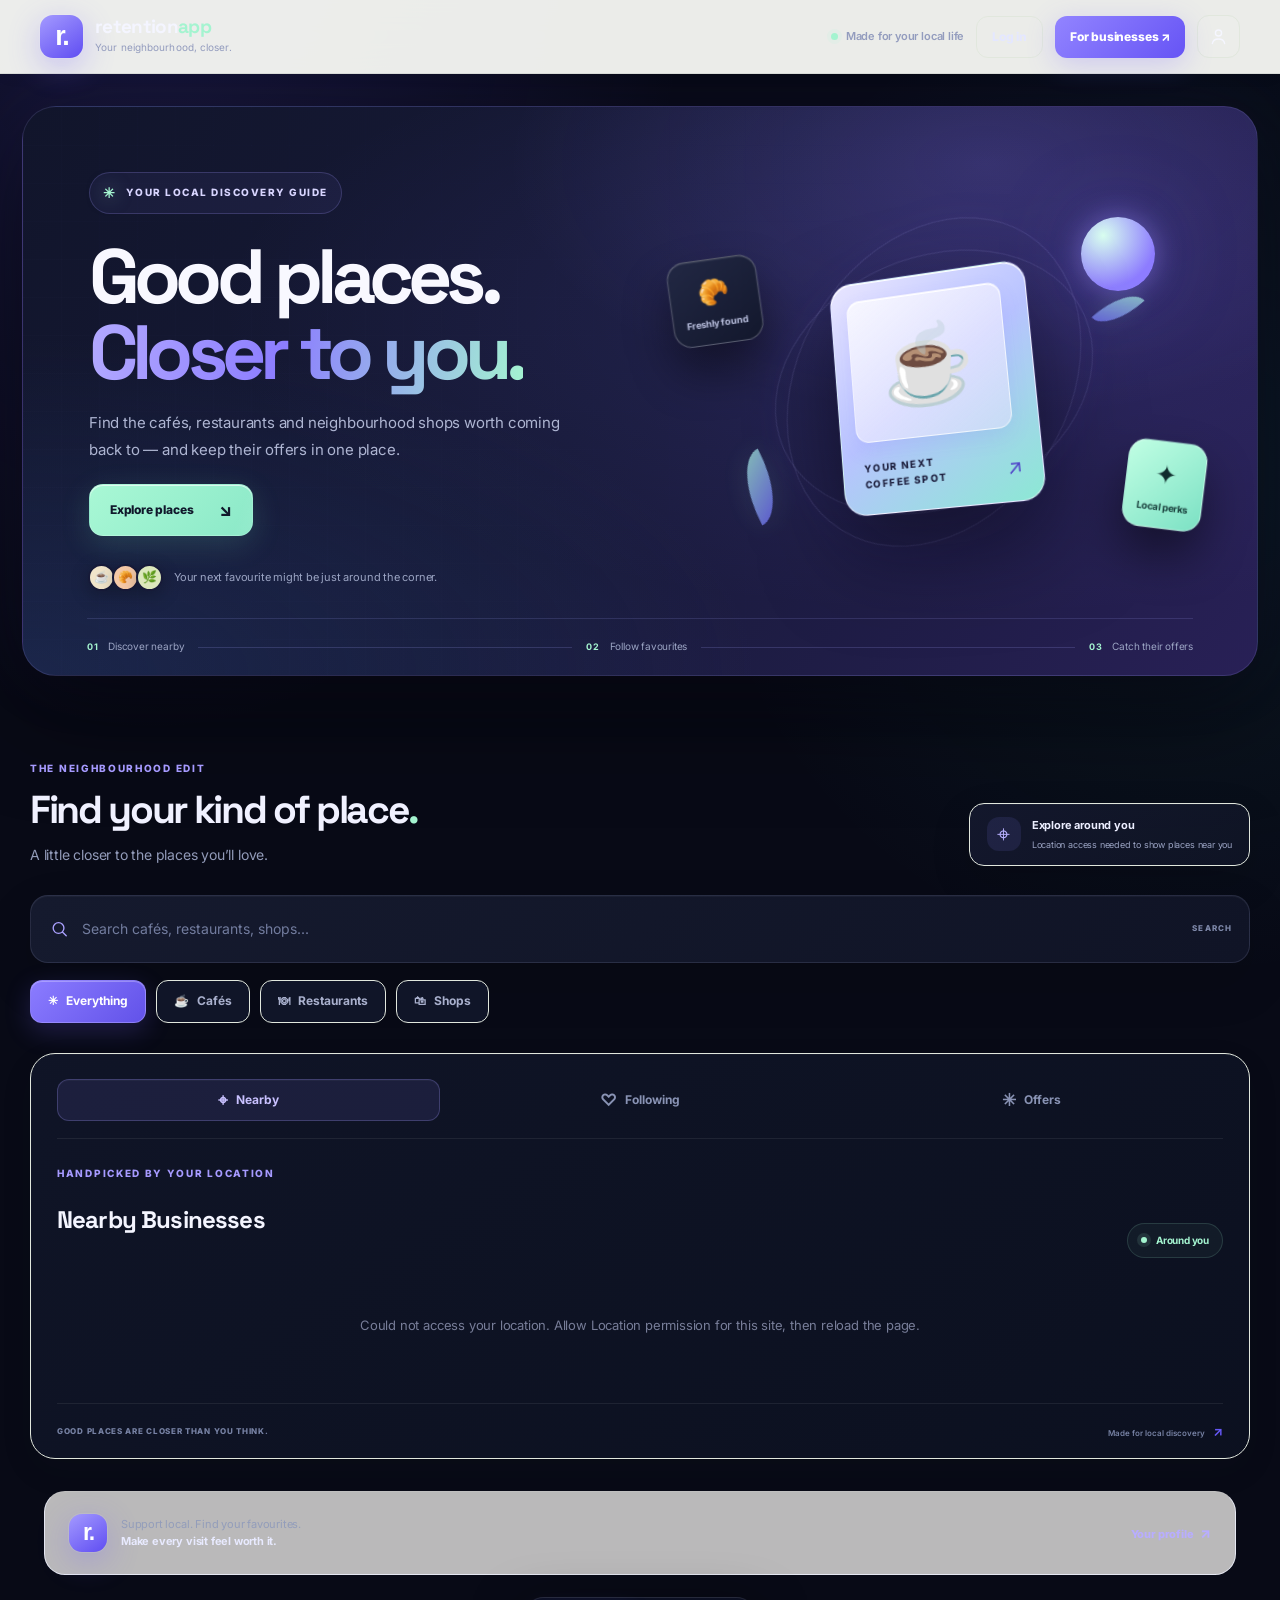
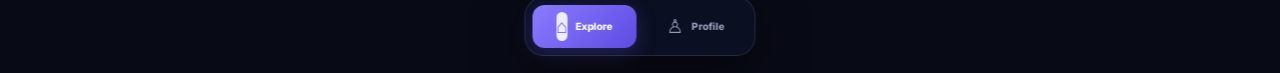
==== static/index.html @ 339be858 "Remove stale manual-location fallback messaging" ====
<!DOCTYPE html>
<html lang="en">
<head>
    <meta charset="UTF-8">
    <meta name="viewport" content="width=device-width, initial-scale=1.0">
    <meta name="theme-color" content="#f7f7f2">
    <meta name="description" content="Discover local favourites, follow nearby businesses and keep their latest offers close.">
    <title>RetentionApp — Local finds, better perks</title>
    <link rel="stylesheet" href="/static/style.css?v=mobile-fit-20261015">
    <link rel="stylesheet" href="/static/responsive.css?v=ui-polish-20261016">
</head>
<body class="home-page">
<header class="top-bar">
    <a class="brand" href="/" aria-label="RetentionApp home">
        <span class="brand-mark" aria-hidden="true">r.</span>
        <span class="brand-text">
            <strong>retention<span>app</span></strong>
            <small>Your neighbourhood, closer.</small>
        </span>
    </a>
    <div class="header-actions">
        <span class="header-note"><span class="status-dot"></span> Made for your local life</span>
        <a href="/static/login.html" class="header-auth-link">Log in</a>
        <a href="/static/owner-login.html" class="header-owner-link">For businesses ↗</a>
        <a href="/static/profile.html" class="profile" aria-label="Open profile" title="Your profile">
            <svg viewBox="0 0 24 24" aria-hidden="true"><circle cx="12" cy="8" r="3.5"></circle><path d="M5 20c.5-3.4 3.1-5.2 7-5.2s6.5 1.8 7 5.2"></path></svg>
        </a>
    </div>
</header>

<main>
    <section class="hero">
        <div class="hero-copy">
            <div class="hero-badge"><span class="sparkle">✳</span> YOUR LOCAL DISCOVERY GUIDE</div>
            <h1>Good places.<br><span>Closer to you.</span></h1>
            <p>Find the cafés, restaurants and neighbourhood shops worth coming back to — and keep their offers in one place.</p>
            <a class="hero-cta" href="#discover">Explore places <span aria-hidden="true">↘</span></a>
            <div class="hero-trust"><span class="trust-avatars" aria-hidden="true"><i>☕</i><i>🥐</i><i>🌿</i></span><span>Your next favourite might be just around the corner.</span></div>
        </div>
        <div class="hero-art" aria-hidden="true">
            <div class="art-orbit orbit-one"></div><div class="art-orbit orbit-two"></div>
            <div class="art-sun"></div>
            <div class="art-tile tile-main"><span class="tile-emoji">☕</span><span class="tile-label">YOUR NEXT<br>COFFEE SPOT</span><span class="tile-arrow">↗</span></div>
            <div class="art-tile tile-small tile-top"><span>🥐</span><small>Freshly found</small></div>
            <div class="art-tile tile-small tile-bottom"><span>✦</span><small>Local perks</small></div>
            <div class="art-leaf leaf-one"></div><div class="art-leaf leaf-two"></div>
        </div>
        <div class="hero-bottom">
            <span><b>01</b> Discover nearby</span><span class="hero-bottom-line"></span><span><b>02</b> Follow favourites</span><span class="hero-bottom-line"></span><span><b>03</b> Catch their offers</span>
        </div>
    </section>

    <section class="discover-section" id="discover">
        <div class="discover-intro">
            <div><p class="section-eyebrow">THE NEIGHBOURHOOD EDIT</p><h2>Find your kind of place<span>.</span></h2><p class="section-subtitle">A little closer to the places you’ll love.</p></div>
            <div class="location-note"><span class="location-icon">⌖</span><span><strong>Explore around you</strong><small id="locationStatus">Uses your device's current location</small></span></div>
        </div>

        <section class="search-box" aria-label="Search businesses">
            <span class="search-icon" aria-hidden="true"><svg viewBox="0 0 24 24"><circle cx="10.8" cy="10.8" r="6.8"></circle><path d="m16 16 4.5 4.5"></path></svg></span>
            <input type="search" id="searchInput" placeholder="Search cafés, restaurants, shops..." autocomplete="off" aria-label="Search businesses">
            <span class="search-hint" aria-hidden="true">SEARCH</span>
        </section>

        <section class="filters" aria-label="Filter by category">
            <button class="filter-btn active" data-category="all" type="button">✳ <span>Everything</span></button>
            <button class="filter-btn" data-category="cafe" type="button"><span aria-hidden="true">☕</span> Cafés</button>
            <button class="filter-btn" data-category="restaurant" type="button"><span aria-hidden="true">🍽</span> Restaurants</button>
            <button class="filter-btn" data-category="shop" type="button"><span aria-hidden="true">🛍</span> Shops</button>
        </section>

        <section class="results-panel">
            <div class="tabs" role="tablist" aria-label="Business lists">
                <button id="nearbyTab" class="active" type="button" role="tab"><span class="tab-icon">⌖</span> Nearby</button>
                <button id="followingTab" type="button" role="tab"><span class="tab-icon">♡</span> Following</button>
                <button id="offersTab" type="button" role="tab"><span class="tab-icon">✳</span> Offers</button>
            </div>
            <div class="section-heading">
                <div><p class="section-eyebrow">HANDPICKED BY YOUR LOCATION</p><h2 id="sectionTitle">Nearby Businesses</h2></div>
                <div class="nearby-badge"><span></span> Around you</div>
            </div>
            <div id="businessList" aria-live="polite">
                <div class="loading-state"><span class="loading-spinner"></span><p>Finding places near you...</p></div>
            </div>
            <div class="results-footer"><span>GOOD PLACES ARE CLOSER THAN YOU THINK.</span><span>Made for local discovery <b>↗</b></span></div>
        </section>
    </section>
    <section class="closing-note"><span class="closing-mark">r.</span><p>Support local. Find your favourites.<br><strong>Make every visit feel worth it.</strong></p><a href="/static/profile.html">Your profile <span>↗</span></a></section>
</main>

<nav class="bottom-nav" aria-label="Main navigation">
    <button id="homeNav" class="active" type="button" aria-label="Home"><span>⌂</span><small>Explore</small></button>
    <button id="profileNav" type="button" aria-label="Profile"><span>♙</span><small>Profile</small></button>
</nav>
<script src="/static/app.js?v=auth-navigation-20261012"></script>
<script src="/static/motion.js" defer></script>
</body>
</html>
---- static/style.css ----
@import url('https://fonts.googleapis.com/css2?family=Inter:wght@400;500;600;700;800&family=Space+Grotesk:wght@400;500;600;700&display=swap');

:root {
    --ink:#1d3027;
    --ink-soft:#405449;
    --muted:#78847a;
    --paper:#f7f7f2;
    --surface:#fffefa;
    --line:#e5e8de;
    --green:#275b43;
    --green-dark:#1d4634;
    --green-pale:#e8f0e6;
    --lime:#d9ed9c;
    --orange:#f0a16b;
    --shadow:0 14px 40px rgba(33,55,41,.07);
    --radius:22px;
}
*{box-sizing:border-box}
html{scroll-behavior:smooth;scroll-padding-top:100px}
body{margin:0;background:var(--paper);color:var(--ink);font-family:'DM Sans',-apple-system,BlinkMacSystemFont,'Segoe UI',sans-serif;min-height:100vh;-webkit-font-smoothing:antialiased}
button,input,textarea,select{font:inherit}
button,a{-webkit-tap-highlight-color:transparent}
button{cursor:pointer}
a{color:inherit}
::selection{background:var(--lime);color:var(--ink)}
:focus-visible{outline:3px solid rgba(61,121,83,.45);outline-offset:3px}

/* Header */
.top-bar{position:sticky;top:0;z-index:50;display:flex;align-items:center;justify-content:space-between;gap:18px;padding:17px max(24px,calc((100vw - 1160px)/2));background:rgba(247,247,242,.92);border-bottom:1px solid rgba(29,48,39,.08);backdrop-filter:blur(18px);-webkit-backdrop-filter:blur(18px)}
.brand{display:inline-flex;align-items:center;gap:12px;text-decoration:none;min-width:0}
.brand-mark,.closing-mark{width:43px;height:43px;display:grid;place-items:center;border-radius:15px;background:var(--green);color:white;font-family:'Manrope',sans-serif;font-size:27px;font-weight:800;letter-spacing:-2px}
.brand-text{display:flex;flex-direction:column;gap:2px}
.brand-text strong{font-family:'Manrope',sans-serif;font-size:18px;letter-spacing:-.8px;line-height:1.1}
.brand-text strong span{color:#7a8e65}
.brand-text small{font-size:10px;color:var(--muted);letter-spacing:.1px}
.header-actions{display:flex;align-items:center;gap:20px}
.header-note{display:flex;align-items:center;gap:8px;color:#637166;font-size:11px;font-weight:600}
.status-dot,.nearby-badge span{display:inline-block;width:7px;height:7px;border-radius:50%;background:#75a96c;box-shadow:0 0 0 4px #e7efdf}
.profile{width:43px;height:43px;display:grid;place-items:center;border:1px solid var(--line);border-radius:15px;background:var(--surface);color:var(--ink);text-decoration:none;transition:transform .2s,border-color .2s}
.profile:hover{transform:translateY(-2px);border-color:#b9c9b7}
.profile svg{width:21px;height:21px;fill:none;stroke:currentColor;stroke-width:1.6;stroke-linecap:round}

/* Main layout */
main{width:min(100% - 40px,1160px);margin:0 auto;padding:30px 0 54px}
.hero{position:relative;isolation:isolate;min-height:450px;display:grid;grid-template-columns:1.12fr .88fr;align-items:center;gap:24px;padding:54px 58px 78px;overflow:hidden;border-radius:30px;background:#244b39;color:#fff}
.hero:before{content:"";position:absolute;z-index:-1;width:540px;height:540px;right:-100px;top:-260px;border:1px solid rgba(238,246,219,.14);border-radius:50%;box-shadow:0 0 0 48px rgba(238,246,219,.025),0 0 0 96px rgba(238,246,219,.025)}
.hero:after{content:"";position:absolute;z-index:-1;inset:0;background:radial-gradient(ellipse at 15% 100%,rgba(9,33,22,.38),transparent 48%),linear-gradient(110deg,rgba(15,49,33,.1),transparent 70%)}
.hero-copy{max-width:560px;position:relative;z-index:2}
.hero-badge{display:inline-flex;align-items:center;gap:8px;padding:8px 12px;border:1px solid rgba(255,255,255,.19);border-radius:999px;color:#e1edcf;background:rgba(255,255,255,.06);font-size:9px;font-weight:800;letter-spacing:1.35px}
.sparkle{font-size:14px;color:var(--lime)}
.hero h1{margin:24px 0 16px;font-family:'Manrope',sans-serif;font-size:clamp(42px,5.2vw,67px);font-weight:700;line-height:.99;letter-spacing:-3.6px}
.hero h1 span{color:var(--lime)}
.hero-copy>p{max-width:435px;margin:0;color:rgba(255,255,255,.74);font-size:14px;line-height:1.8}
.hero-cta{display:inline-flex;align-items:center;gap:24px;margin-top:25px;padding:13px 17px;border-radius:13px;background:var(--lime);color:#1d3928;font-size:12px;font-weight:800;text-decoration:none;transition:transform .2s,background .2s}
.hero-cta span{font-size:17px;line-height:1}
.hero-cta:hover{transform:translateY(-2px);background:#e7f6b9}
.hero-trust{display:flex;align-items:center;gap:11px;margin-top:28px;color:rgba(255,255,255,.66);font-size:10px}
.trust-avatars{display:flex;padding-left:2px}
.trust-avatars i{display:grid;place-items:center;width:27px;height:27px;margin-left:-3px;border:2px solid #244b39;border-radius:50%;background:#f1e5ca;color:#244b39;font-size:12px;font-style:normal}
.trust-avatars i:nth-child(2){background:#f5c9a7}.trust-avatars i:nth-child(3){background:#dce8bc}
.hero-art{position:relative;height:310px;min-width:0}
.art-orbit{position:absolute;left:50%;top:50%;border:1px solid rgba(235,245,214,.18);border-radius:50%;transform:translate(-50%,-50%) rotate(-24deg)}
.orbit-one{width:310px;height:240px}.orbit-two{width:250px;height:330px;transform:translate(-50%,-50%) rotate(32deg)}
.art-sun{position:absolute;right:7%;top:1%;width:74px;height:74px;border-radius:50%;background:#d9ed9c;box-shadow:0 0 60px rgba(217,237,156,.15)}
.art-tile{position:absolute;display:flex;flex-direction:column;box-shadow:0 22px 55px rgba(10,32,20,.24)}
.tile-main{left:50%;top:50%;width:190px;height:220px;padding:22px;border:1px solid rgba(255,255,255,.65);border-radius:21px;background:#f7f0df;color:#244b39;transform:translate(-50%,-47%) rotate(-5deg)}
.tile-emoji{display:grid;place-items:center;width:100%;flex:1;border-radius:14px;background:#e8d5b7;font-size:73px}
.tile-label{margin-top:17px;font-size:10px;font-weight:800;letter-spacing:1.2px;line-height:1.55}
.tile-arrow{position:absolute;right:20px;bottom:17px;font-size:20px}
.tile-small{z-index:2;align-items:center;justify-content:center;gap:5px;padding:12px;border:1px solid rgba(255,255,255,.6);border-radius:15px;background:#fffdf4;color:var(--ink);box-shadow:0 16px 40px rgba(10,32,20,.2)}
.tile-small>span{font-size:24px}.tile-small small{font-size:9px;font-weight:700;white-space:nowrap}
.tile-top{top:15%;left:1%;transform:rotate(-8deg)}.tile-bottom{right:1%;bottom:9%;transform:rotate(7deg);background:#d9ed9c}
.art-leaf{position:absolute;width:32px;height:70px;border-radius:100% 0 100% 0;background:#7b9b69;opacity:.8}
.leaf-one{left:13%;bottom:8%;transform:rotate(-28deg)}.leaf-two{right:11%;top:18%;transform:rotate(48deg) scale(.72);background:#b4c98a}
.hero-bottom{position:absolute;left:58px;right:58px;bottom:0;min-height:51px;display:flex;align-items:center;gap:14px;border-top:1px solid rgba(255,255,255,.16);color:rgba(255,255,255,.7);font-size:10px}
.hero-bottom b{margin-right:7px;color:var(--lime);font-size:9px;letter-spacing:.7px}
.hero-bottom-line{height:1px;flex:1;background:rgba(255,255,255,.17)}

/* Discovery */
.discover-section{padding:68px 22px 0}
.discover-intro{display:flex;align-items:flex-end;justify-content:space-between;gap:24px;margin-bottom:26px}
.section-eyebrow{margin:0 0 10px;color:#78906d;font-size:9px;font-weight:800;letter-spacing:1.65px}
.discover-intro h2,.business-section h2{margin:0;font-family:'Manrope',sans-serif;font-size:clamp(25px,3vw,35px);font-weight:700;line-height:1.2;letter-spacing:-1.4px}
.discover-intro h2>span{color:#8eaa66}
.section-subtitle{margin:9px 0 0;color:var(--muted);font-size:13px}
.location-note{display:flex;align-items:center;gap:11px;padding:12px 15px;border:1px solid var(--line);border-radius:15px;background:rgba(255,254,250,.75)}
.location-icon{display:grid;place-items:center;width:34px;height:34px;border-radius:11px;background:var(--green-pale);color:var(--green);font-size:23px}
.location-note strong,.location-note small{display:block}.location-note strong{font-size:11px}.location-note small{margin-top:4px;color:var(--muted);font-size:9px}
.search-box{position:relative;display:flex;align-items:center;min-height:59px;margin:0 0 17px;border:1px solid #e1e5db;border-radius:16px;background:var(--surface);box-shadow:0 6px 20px rgba(36,63,44,.025);transition:border-color .2s,box-shadow .2s}
.search-box:focus-within{border-color:#9eb69b;box-shadow:0 0 0 4px rgba(87,128,83,.09)}
.search-icon{position:absolute;left:19px;top:50%;transform:translateY(-50%);color:#718072;display:grid;place-items:center}
.search-icon svg{width:19px;height:19px;fill:none;stroke:currentColor;stroke-width:1.7;stroke-linecap:round}
.search-box input{width:100%;min-width:0;height:57px;padding:0 76px 0 51px;border:0;outline:0;background:transparent;color:var(--ink);font-size:13px}
.search-box input::placeholder{color:#9aa198}
.search-box input:focus{box-shadow:none;transform:none}
.search-hint{position:absolute;right:17px;color:#a0a79b;font-size:8px;font-weight:800;letter-spacing:1.1px;pointer-events:none}
.filters{display:flex;flex-wrap:wrap;gap:9px;margin:0 0 27px;padding:0}
.filter-btn{display:inline-flex;align-items:center;justify-content:center;gap:8px;min-height:39px;padding:0 15px;border:1px solid #e0e5db;border-radius:999px;background:rgba(255,254,250,.78);color:#647165;font-size:11px;font-weight:700;white-space:nowrap;transition:background .18s,border-color .18s,color .18s,transform .18s}
.filter-btn:hover{transform:translateY(-1px);border-color:#b9cbb6}.filter-btn.active{border-color:var(--green);background:var(--green);color:#fff}.filter-btn.active:first-letter{color:var(--lime)}
.results-panel{padding:23px 24px 0;border:1px solid #e5e8df;border-radius:23px;background:rgba(255,254,250,.82);box-shadow:var(--shadow)}
.tabs{display:flex;align-items:center;gap:7px;margin:0 0 28px;padding:0 0 15px;border:0;border-bottom:1px solid var(--line);border-radius:0;background:transparent;box-shadow:none}
.tabs button{display:flex;align-items:center;justify-content:center;gap:8px;min-height:39px;padding:0 14px;border:1px solid transparent;border-radius:11px;background:transparent;color:#758075;font-size:11px;font-weight:700;transition:background .2s,color .2s}
.tabs button:hover{color:var(--green)}.tabs button.active{border-color:#dfe8d9;background:#edf3e8;color:var(--green);box-shadow:none}
.tab-icon{font-size:17px;line-height:1}.tab-count{display:grid;place-items:center;width:19px;height:19px;border-radius:6px;background:var(--green);color:#fff;font-size:8px}
.section-heading{display:flex;align-items:flex-end;justify-content:space-between;gap:12px;margin:0 0 15px}
.section-heading .section-eyebrow{margin-bottom:7px;font-size:8px}.business-section h2{font-size:23px;letter-spacing:-.7px}
.nearby-badge{display:flex;align-items:center;gap:9px;padding:8px 11px;border:1px solid #e3e9dd;border-radius:999px;background:#f2f6ee;color:#647661;font-size:9px;font-weight:700;white-space:nowrap}
.nearby-badge span{width:6px;height:6px;box-shadow:0 0 0 3px #e2eddc}
#businessList{min-height:100px}
#businessList>p{padding:24px 12px;text-align:center;color:var(--muted);font-size:13px;line-height:1.65}
.loading-state{display:flex;flex-direction:column;align-items:center;justify-content:center;gap:14px;min-height:165px;color:var(--muted);font-size:12px}
.loading-state p{margin:0}
.loading-spinner{width:27px;height:27px;border:2px solid #e4eadf;border-top-color:var(--green);border-radius:50%;animation:spin .8s linear infinite}
@keyframes spin{to{transform:rotate(360deg)}}
.business-card{position:relative;display:flex;align-items:center;gap:16px;margin:0 0 11px;padding:16px;border:1px solid #e8eae2;border-radius:17px;background:#fff;cursor:pointer;transition:transform .2s,border-color .2s,box-shadow .2s}
.business-card:hover{transform:translateY(-2px);border-color:#c8d8c1;box-shadow:0 9px 22px rgba(36,63,44,.07)}
.business-icon{display:grid;place-items:center;flex:0 0 57px;width:57px;height:57px;border:1px solid #e9e6d9;border-radius:15px;background:#f3f0e5;font-size:24px}
.business-card:nth-of-type(3n+2) .business-icon{background:#eaf1e5}.business-card:nth-of-type(3n) .business-icon{background:#f8eade}
.business-info{flex:1;min-width:0}
.business-card h3{overflow:hidden;margin:0 0 5px;color:var(--ink);font-family:'Manrope',sans-serif;font-size:14px;font-weight:800;letter-spacing:-.2px;line-height:1.35;text-overflow:ellipsis;white-space:nowrap}
.business-card p{overflow:hidden;margin:3px 0;color:#879187;font-size:10px;line-height:1.5;text-overflow:ellipsis;white-space:nowrap}
.business-card p.business-category{color:#59765b;font-size:10px;font-weight:800;text-transform:capitalize}
.business-card p.business-distance{color:#6c8066;font-weight:700}
.business-offer{display:inline-flex;align-items:center;gap:6px;margin-top:7px;padding:6px 9px;border:1px solid #e0ebd6;border-radius:8px;background:#f0f6e9;color:#4d7149;font-size:9px;font-weight:800}
.results-footer{display:flex;align-items:center;justify-content:space-between;gap:12px;margin:24px 0 0;padding:16px 0;border-top:1px solid var(--line);color:#929b8e;font-size:8px;font-weight:800;letter-spacing:.7px}
.results-footer span:last-child{font-weight:600;letter-spacing:0}.results-footer b{margin-left:6px;color:var(--green);font-size:13px}
.closing-note{display:flex;align-items:center;gap:14px;margin:28px 22px 0;padding:22px 0 0;border-top:1px solid var(--line)}
.closing-mark{width:37px;height:37px;border-radius:12px;font-size:23px;flex-shrink:0}
.closing-note p{flex:1;margin:0;color:#7c887b;font-size:10px;line-height:1.6}.closing-note p strong{color:var(--ink);font-size:11px}
.closing-note>a{color:var(--green);font-size:10px;font-weight:800;text-decoration:none}.closing-note>a span{margin-left:5px;font-size:14px}

/* Bottom navigation */
.bottom-nav{position:fixed;z-index:60;left:50%;bottom:17px;display:flex;align-items:center;gap:7px;padding:7px;border:1px solid rgba(226,231,221,.95);border-radius:19px;background:rgba(255,254,250,.94);box-shadow:0 12px 38px rgba(26,47,33,.17);transform:translateX(-50%);backdrop-filter:blur(18px);-webkit-backdrop-filter:blur(18px)}
.bottom-nav button{display:flex;align-items:center;justify-content:center;gap:8px;min-width:104px;min-height:43px;padding:0 15px;border:0;border-radius:12px;background:transparent;color:#829083;font-size:19px;transition:background .2s,color .2s}
.bottom-nav button small{font-size:10px;font-weight:800}.bottom-nav button.active{background:var(--green);color:#fff}
body{padding-bottom:20px}

/* Shared account and business pages */
main:has(.profile-page),main:has(.business-profile),main:has(.dashboard-header),main:has(.auth-card){max-width:850px;min-height:65vh;padding-top:45px}
.profile-page,.business-profile,.offer-card,.owner-card,.business-card-owner,.profile-card,.empty-state{border:1px solid var(--line);border-radius:20px;background:var(--surface);box-shadow:var(--shadow)}
.profile-page{max-width:590px;margin:0 auto;padding:30px}
.profile-icon{display:grid;place-items:center;width:68px;height:68px;margin:0 auto 14px;border:1px solid #dfe9d8;border-radius:22px;background:var(--green-pale);font-size:30px}
.profile-page>h2,.profile-page>#userName{margin:0 0 5px;text-align:center;font-family:'Manrope',sans-serif;font-size:27px;letter-spacing:-1px}
.profile-page>#userEmail{margin:0 0 26px;text-align:center;color:var(--muted);font-size:12px}
.profile-card{display:flex;align-items:center;gap:14px;margin:12px 0;padding:16px;box-shadow:none}
.profile-card-icon{display:grid;place-items:center;flex-shrink:0;width:43px;height:43px;border-radius:14px;background:#edf3e7;font-size:19px}
.profile-card-content{flex:1;min-width:0}.profile-card-content h3{margin:0 0 5px;font-size:13px}.profile-card-content p{margin:0;color:var(--muted);font-size:11px;line-height:1.5}
.profile-card-button{flex-shrink:0;padding:10px 12px;border-radius:10px;background:var(--green-pale);color:var(--green);font-size:10px;font-weight:800;text-decoration:none}
.logout-button{width:100%;margin-top:13px;padding:13px 16px;border:1px solid #eadbd3;border-radius:12px;background:#fff5f0;color:#a24c32;font-size:12px;font-weight:800}
.auth-message,.message{min-height:20px;color:#a24c32;font-size:12px}
.business-profile{padding:34px;text-align:center}
.business-logo{display:grid;place-items:center;width:74px;height:74px;margin:0 auto 18px;border-radius:22px;background:#eaf1e5;font-size:35px}
.business-profile h1{margin:0 0 8px;font-family:'Manrope',sans-serif;font-size:30px;letter-spacing:-1px}
.business-profile p{color:var(--muted);font-size:13px;line-height:1.6}
.business-profile button,.offer-card button,.update-button{width:100%;padding:13px 17px;border:0;border-radius:12px;background:var(--green);color:white;font-size:12px;font-weight:800;transition:background .2s,transform .2s}
.business-profile button:hover,.offer-card button:hover,.update-button:hover{background:var(--green-dark);transform:translateY(-1px)}
.offer-card{margin-top:16px;padding:24px}.offer-card h2{margin:0 0 12px;font-family:'Manrope',sans-serif;font-size:19px}.offer-card p{color:var(--muted);font-size:13px;line-height:1.7}
.dashboard-header{margin-bottom:24px}.dashboard-header h2{margin:0 0 8px;font-family:'Manrope',sans-serif;font-size:29px;letter-spacing:-1px}.dashboard-header p{margin:0;color:var(--muted);font-size:13px;line-height:1.6}
.owner-card,.business-card-owner{margin:0 0 16px;padding:22px}.owner-card h3{margin:0 0 10px;font-size:15px}.owner-card p,.business-card-owner p{margin:5px 0;color:var(--muted);font-size:12px;line-height:1.6}.business-card-owner h2{font-size:19px;letter-spacing:-.4px}
.offer-box{margin-top:17px;padding-top:17px;border-top:1px solid var(--line)}.offer-box h3{margin:0 0 10px;font-size:13px}
.offer-box textarea{width:100%;min-height:100px;padding:13px;border:1px solid #dfe5db;border-radius:12px;background:#fffefa;color:var(--ink);font-size:13px;resize:vertical;outline:none}.offer-box textarea:focus{border-color:#9eb69b;box-shadow:0 0 0 4px rgba(87,128,83,.09)}
.update-button{margin-top:10px}.update-button:disabled{opacity:.55;cursor:not-allowed}
.loading,.empty-state{padding:28px;text-align:center;color:var(--muted);font-size:12px;line-height:1.7}.empty-state{background:var(--surface)}
body:has(form) .top-bar{position:relative}
body:has(form) main{max-width:520px}
body:has(form) form{padding:25px;border:1px solid var(--line);border-radius:20px;background:var(--surface);box-shadow:var(--shadow)}
body:has(form) label{display:block;margin-bottom:7px;color:var(--ink-soft);font-size:11px;font-weight:800}
body:has(form) input:not([type=checkbox]),body:has(form) textarea,body:has(form) select{width:100%;min-height:45px;padding:12px 13px;border:1px solid #dfe5db;border-radius:11px;background:#fffefa;color:var(--ink);font-size:13px;outline:none}
body:has(form) input:focus,body:has(form) textarea:focus{border-color:#9eb69b;box-shadow:0 0 0 4px rgba(87,128,83,.09)}
body:has(form) form button[type=submit],body:has(form) .submit{width:100%;padding:13px;border:0;border-radius:11px;background:var(--green);color:white;font-weight:800}
body:has(form) .field{margin-bottom:15px}
body:has(form) .subtitle{color:var(--muted);font-size:12px;line-height:1.6}
body:has(form) .switch{color:var(--muted);font-size:12px}
body:has(form) .switch a{color:var(--green);font-weight:800}
body:has(form) .role-box{display:grid;grid-template-columns:1fr 1fr;gap:5px;margin:18px 0;padding:5px;border-radius:12px;background:#edf0e9}
body:has(form) .role-box a{padding:11px;border-radius:9px;color:#687668;font-size:11px;font-weight:800;text-align:center;text-decoration:none}
body:has(form) .role-box a.active{background:white;color:var(--green);box-shadow:0 2px 8px rgba(30,60,38,.08)}

/* Responsive refinements */
@media(min-width:1100px){.hero{min-height:465px}.hero-art{height:340px}.tile-main{width:205px;height:236px}}
@media(max-width:800px){.top-bar{padding:14px 22px}.hero{grid-template-columns:1fr .7fr;gap:8px;padding:42px 34px 72px;min-height:410px}.hero h1{font-size:clamp(40px,6vw,57px)}.hero-art{transform:scale(.88);transform-origin:center}.hero-bottom{left:34px;right:34px}.discover-section{padding:52px 6px 0}.hero-trust{font-size:9px}.results-panel{padding:19px 18px 0}}
@media(max-width:600px){main{width:calc(100% - 24px);padding-top:14px}.top-bar{padding:12px 14px}.brand-mark{width:39px;height:39px;border-radius:13px}.brand-text strong{font-size:16px}.brand-text small{font-size:9px}.header-note{display:none}.hero{display:block;min-height:0;padding:31px 23px 68px;border-radius:24px}.hero h1{margin-top:21px;font-size:47px;letter-spacing:-2.7px}.hero-copy>p{max-width:370px;font-size:12px}.hero-cta{margin-top:20px;padding:12px 14px}.hero-trust{margin-top:20px;max-width:300px;line-height:1.5}.hero-art{position:absolute;right:-34px;top:20px;width:155px;height:175px;opacity:.95;transform:scale(.63);transform-origin:top right}.tile-main{left:50%;top:50%;width:170px;height:205px}.art-sun{right:12%;top:3%;width:58px;height:58px}.tile-top{left:-1%;top:8%}.tile-bottom{right:0;bottom:0}.hero-bottom{left:23px;right:23px;gap:8px;min-height:49px;font-size:8px}.hero-bottom-line{min-width:8px}.hero-bottom b{margin-right:3px;font-size:8px}.discover-section{padding:43px 0 0}.discover-intro{align-items:flex-start;flex-direction:column;gap:17px;margin-bottom:21px}.discover-intro h2{font-size:28px}.section-subtitle{font-size:11px}.location-note{padding:9px 11px}.search-box,.search-box input{min-height:53px}.search-box input{height:53px;font-size:11px}.filters{gap:7px;margin-bottom:20px}.filter-btn{min-height:36px;padding:0 12px;font-size:10px}.results-panel{padding:15px 12px 0;border-radius:18px}.tabs{gap:2px;margin-bottom:22px;padding-bottom:12px}.tabs button{flex:1;gap:5px;min-height:37px;padding:0 5px;font-size:10px}.tab-count{display:none}.section-heading{align-items:flex-start}.business-section h2{font-size:19px}.nearby-badge{padding:7px 8px;font-size:8px}.business-card{gap:11px;padding:12px;border-radius:14px}.business-icon{flex-basis:48px;width:48px;height:48px;border-radius:13px;font-size:21px}.business-card h3{font-size:12px}.business-card p{font-size:9px}.business-offer{font-size:8px}.results-footer{align-items:flex-start;flex-direction:column;gap:8px;font-size:7px}.closing-note{margin:23px 3px 0;gap:10px}.closing-note p{font-size:9px}.bottom-nav{bottom:10px}.bottom-nav button{min-width:92px;min-height:41px}.profile-page{padding:21px 15px}.profile-card{align-items:flex-start;flex-wrap:wrap;padding:13px}.profile-card-content{min-width:calc(100% - 65px)}.profile-card-button{margin-left:57px}.business-profile{padding:25px 18px}.business-profile h1{font-size:25px}.offer-card{padding:19px}.dashboard-header h2{font-size:25px}body:has(form) form{padding:19px}body:has(form) main{width:calc(100% - 24px)}}
@media(prefers-reduced-motion:reduce){*,*::before,*::after{scroll-behavior:auto!important;animation-duration:.01ms!important;animation-iteration-count:1!important;transition-duration:.01ms!important}}

/* Manual location fallback */
.location-fallback-btn{display:inline-flex;align-items:center;justify-content:center;min-height:42px;padding:0 15px;border:1px solid #cbd9c4;border-radius:13px;background:#edf3e8;color:var(--green);font-size:11px;font-weight:800;white-space:nowrap;transition:background .2s,border-color .2s}
.location-fallback-btn:hover{border-color:#9eb69b;background:#e2edda}
.location-fallback-btn:disabled{opacity:.65;cursor:wait}
@media(max-width:700px){.location-fallback-btn{min-height:39px}}

/* Shared customer / owner navigation */
.header-auth-link,.header-owner-link{display:inline-flex;align-items:center;justify-content:center;min-height:40px;padding:0 13px;border-radius:12px;text-decoration:none;font-size:11px;font-weight:800;white-space:nowrap;transition:transform .18s,background .18s}
.header-auth-link{border:1px solid var(--line);background:var(--surface);color:var(--ink)}
.header-owner-link{background:var(--green);color:white}
.header-auth-link:hover,.header-owner-link:hover{transform:translateY(-1px)}
@media(max-width:760px){.header-actions{gap:8px}.header-note{display:none}.header-auth-link,.header-owner-link{min-height:37px;padding:0 10px;font-size:10px}.top-bar{padding:12px 16px}.brand-mark{width:38px;height:38px}.brand-text small{display:none}}


/* RetentionApp visual polish — consistent premium surfaces across every page */
:root {
    --shadow-soft: 0 8px 24px rgba(29,48,39,.055);
    --shadow-lift: 0 18px 44px rgba(29,48,39,.11);
}
body:not(.home-page) {
    background:
      radial-gradient(ellipse at 8% 0%, rgba(217,237,156,.18), transparent 32rem),
      var(--paper);
}
button, input, textarea, select { accent-color: var(--green); }
button, a, .business-card, .owner-card, .profile-card, .offer-card {
    -webkit-tap-highlight-color: transparent;
}
button:not(:disabled) { transition: transform .18s ease, box-shadow .18s ease, background .18s ease, border-color .18s ease; }
button:not(:disabled):active { transform: translateY(1px); }
.top-bar {
    box-shadow: 0 1px 0 rgba(29,48,39,.025);
}
.profile-page, .welcome, .business-section, main:has(.business-profile), main:has(.dashboard-header) {
    animation: retention-enter .42s ease both;
}
@keyframes retention-enter {
    from { opacity: 0; transform: translateY(7px); }
    to { opacity: 1; transform: translateY(0); }
}
/* Customer profile and owner dashboard */
.profile-page { max-width: 900px; margin: 0 auto; padding: 42px 24px 90px; }
.profile-page h1, .welcome h1, .dashboard-header h1, .dashboard-header h2 {
    font-family: 'Manrope', sans-serif;
    letter-spacing: -1.25px;
}
.profile-page h1 { font-size: clamp(30px, 4vw, 42px); line-height: 1.08; }
.profile-card, .owner-card, .offer-card, .offer-box, .business-card {
    border: 1px solid rgba(29,48,39,.085);
    border-radius: 20px;
    background: rgba(255,254,250,.94);
    box-shadow: var(--shadow-soft);
}
.profile-card, .owner-card { transition: transform .2s ease, box-shadow .2s ease, border-color .2s ease; }
.profile-card:hover, .owner-card:hover, .business-card:hover {
    transform: translateY(-3px);
    border-color: rgba(39,91,67,.2);
    box-shadow: var(--shadow-lift);
}
.profile-card-icon, .business-logo {
    border-radius: 16px;
    background: linear-gradient(145deg, #eaf2e3, #f7f0df);
}
.profile-card-button, .update-button, .logout-button, .offer-action {
    min-height: 43px;
    border-radius: 12px;
    font-weight: 800;
    transition: transform .18s ease, box-shadow .18s ease, background .18s ease;
}
.profile-card-button:hover, .update-button:hover, .offer-action:hover {
    transform: translateY(-2px);
    box-shadow: 0 8px 20px rgba(39,91,67,.15);
}
.logout-button {
    border: 1px solid #e5e8de;
    background: #fffefa;
    color: #5e6c60;
}
.logout-button:hover { border-color: #cbd5c7; background: #f5f7f0; }
/* Following, offers and discovery result cards */
.welcome { padding-top: 28px; }
.welcome h1 { font-size: clamp(29px, 4vw, 40px); }
.business-section { margin-top: 22px; }
.business-card { overflow: hidden; }
.business-card img { border-radius: 13px; }
.offer-card { overflow: hidden; }
.offer-card h2, .offer-card h3 { font-family: 'Manrope', sans-serif; letter-spacing: -.5px; }
.offer-card p { line-height: 1.7; }
.offer-action { border: 0; background: var(--green); color: white; padding: 0 17px; }
.offer-action:hover { background: var(--green-dark); }
.back-button { border-radius: 13px; transition: background .18s ease, transform .18s ease; }
.back-button:hover { background: var(--green-pale); transform: translateX(-2px); }
/* Individual business page */
main:has(.business-profile) { width: min(100% - 32px, 920px); padding-top: 46px; }
.business-profile {
    position: relative;
    overflow: hidden;
    padding: clamp(25px, 5vw, 46px);
    border: 1px solid rgba(29,48,39,.08);
    border-radius: 28px;
    background: linear-gradient(135deg, #fffefa 0%, #f1f5e9 100%);
    box-shadow: var(--shadow-soft);
}
.business-profile:after {
    content: "";
    position: absolute;
    right: -95px; top: -115px;
    width: 260px; height: 260px;
    border: 1px solid rgba(39,91,67,.1);
    border-radius: 50%;
    box-shadow: 0 0 0 28px rgba(39,91,67,.025), 0 0 0 56px rgba(39,91,67,.02);
    pointer-events: none;
}
.business-profile > * { position: relative; z-index: 1; }
.business-profile h1 { font-family: 'Manrope', sans-serif; font-size: clamp(30px, 5vw, 44px); letter-spacing: -1.5px; }
.business-profile p { color: var(--ink-soft); line-height: 1.75; }
.business-profile button, #followButton, #rewardButton {
    min-height: 46px; padding: 0 20px; border: 0; border-radius: 13px;
    background: var(--green); color: #fff; font-weight: 800;
    box-shadow: 0 8px 18px rgba(39,91,67,.15);
}
.business-profile button:hover, #followButton:hover, #rewardButton:hover { background: var(--green-dark); transform: translateY(-2px); }
main:has(.business-profile) .offer-card { margin-top: 20px; padding: clamp(22px, 4vw, 34px); }
main:has(.business-profile) .offer-card h2 { font-family: 'Manrope', sans-serif; font-size: 23px; letter-spacing: -.7px; }
main:has(.dashboard-header) { width: min(100% - 32px, 1050px); padding-top: 34px; }
.dashboard-header { padding: 30px; border-radius: 24px; background: linear-gradient(120deg, #244b39, #315f46); color: white; box-shadow: var(--shadow-soft); }
.dashboard-header p { color: rgba(255,255,255,.75); line-height: 1.7; }
.owner-card { padding: clamp(18px, 3vw, 26px); }
.offer-box { padding: 20px; background: #f8f8f1; }
.update-button { border: 0; background: var(--green); color: white; padding: 0 18px; }
.update-button:hover { background: var(--green-dark); }
input, textarea, select {
    border-radius: 12px;
    border-color: #dce2d7;
}
input:focus, textarea:focus, select:focus {
    border-color: #719476;
    box-shadow: 0 0 0 4px rgba(39,91,67,.09);
    outline: none;
}
.loading-state { color: var(--muted); }
.loading-spinner { border-color: #dfe8d7; border-top-color: var(--green); }
@media (max-width: 700px) {
    .profile-page { padding: 26px 16px 84px; }
    .dashboard-header { padding: 23px 19px; border-radius: 20px; }
    main:has(.business-profile), main:has(.dashboard-header) { width: min(100% - 24px, 920px); padding-top: 20px; }
    .business-profile { border-radius: 21px; }
    .profile-card, .owner-card, .offer-card, .offer-box, .business-card { border-radius: 16px; }
}
@media (prefers-reduced-motion: reduce) {
    .profile-page, .welcome, .business-section, main:has(.business-profile), main:has(.dashboard-header) { animation: none; }
    button, a, .business-card, .owner-card, .profile-card { transition: none !important; }
}


/* Full experience redesign v2 — discovery, profiles, business pages and owner workspace */
:root{
 --ink:#172c22;--ink-soft:#46594c;--muted:#7c887d;--paper:#f5f6ef;--surface:#fffefa;
 --line:#e3e8dd;--green:#23553c;--green-dark:#173e2b;--green-pale:#eaf1e4;--lime:#d9ed9c;
 --shadow:0 18px 55px rgba(25,54,35,.075);--shadow-soft:0 7px 24px rgba(25,54,35,.055);
 --radius:24px;
}
body{background:radial-gradient(ellipse at 88% 0%,rgba(217,237,156,.16),transparent 34rem),var(--paper);color:var(--ink)}
.top-bar{padding-top:13px;padding-bottom:13px;background:rgba(249,250,245,.88);border-bottom:1px solid rgba(35,85,60,.09)}
.brand-mark,.closing-mark{box-shadow:0 5px 14px rgba(35,85,60,.16);border-radius:14px}
.brand-text strong{font-size:19px}
main{width:min(100% - 48px,1240px);padding-top:24px}
.hero{min-height:485px;grid-template-columns:1.04fr .96fr;gap:32px;padding:62px 64px 82px;border-radius:32px;background:linear-gradient(120deg,#193e2b 0%,#285b40 56%,#356849 100%);box-shadow:0 25px 70px rgba(24,63,41,.16)}
.hero:before{right:-65px;top:-275px;width:620px;height:620px;box-shadow:0 0 0 55px rgba(238,246,219,.035),0 0 0 110px rgba(238,246,219,.025)}
.hero h1{font-size:clamp(48px,5.4vw,74px);line-height:.99;letter-spacing:-4.2px}
.hero-copy>p{font-size:15px;max-width:450px}
.hero-badge{letter-spacing:1.5px}
.hero-cta{min-height:49px;padding:0 19px;border-radius:14px;box-shadow:0 8px 22px rgba(7,29,17,.15)}
.hero-art{height:335px}
.tile-main{width:205px;height:238px;border-radius:24px;box-shadow:0 25px 65px rgba(10,32,20,.3)}
.tile-emoji{background:linear-gradient(145deg,#eadfc8,#d6c09b);font-size:79px}
.tile-small{border-radius:17px}
.hero-bottom{left:64px;right:64px;min-height:57px}
.discover-section{padding:76px 16px 0}
.discover-intro{margin-bottom:29px}
.discover-intro h2{font-size:clamp(30px,3.5vw,42px);letter-spacing:-1.8px}
.section-eyebrow{letter-spacing:1.8px}
.location-note{padding:13px 17px;border-radius:16px;box-shadow:var(--shadow-soft)}
.search-box{min-height:66px;border-radius:18px;background:#fff;box-shadow:0 9px 30px rgba(36,63,44,.04)}
.search-box input{height:64px;font-size:14px}
.filters{gap:10px;margin-bottom:30px}
.filter-btn{min-height:43px;padding:0 17px;border-radius:13px;background:#fff;border-color:#e2e7dc}
.filter-btn.active{background:var(--green);border-color:var(--green);box-shadow:0 6px 15px rgba(35,85,60,.14)}
.results-panel{padding:26px 28px 0;border-radius:26px;background:rgba(255,254,250,.9);box-shadow:0 18px 55px rgba(33,55,41,.055)}
.tabs{gap:9px;margin-bottom:29px;padding-bottom:17px}
.tabs button{min-height:43px;padding:0 17px;border-radius:12px}
.tabs button.active{background:#eaf2e4;border-color:#dbe7d3}
.section-heading{margin-bottom:19px}
.business-section h2{font-size:26px}
.nearby-badge{padding:9px 13px}
.business-card{gap:18px;margin-bottom:13px;padding:18px;border-radius:19px;background:#fff;box-shadow:0 5px 18px rgba(25,54,35,.035)}
.business-card:hover{transform:translateY(-3px);box-shadow:0 16px 32px rgba(25,54,35,.09)}
.business-icon{flex-basis:66px;width:66px;height:66px;border-radius:18px;font-size:27px}
.business-info h3,.business-card h3{font-family:'Manrope',sans-serif;font-size:16px;letter-spacing:-.3px}
.business-category{display:inline-flex;align-items:center;width:max-content;max-width:100%;margin:5px 0 7px;padding:5px 9px;border-radius:999px;background:#eff4e9;color:#58734e;font-size:10px;font-weight:800}
.business-address{font-size:11px;color:#7b857a}
.business-distance{font-size:10px;font-weight:700;color:#526d4f}
.business-offer{border-radius:10px;background:#fff5e8;color:#8c5c29;font-weight:700}
.results-footer{margin-top:12px;padding:17px 0;border-top:1px solid var(--line)}
.closing-note{margin-top:30px;padding:22px 24px;border:1px solid var(--line);border-radius:21px;background:rgba(255,254,250,.72)}
.closing-mark{width:38px;height:38px;font-size:23px}
.bottom-nav{box-shadow:0 10px 35px rgba(23,48,33,.14);border:1px solid rgba(255,255,255,.6)}
.profile-page{max-width:940px;padding-top:48px}
.profile-icon{display:grid;place-items:center;width:62px;height:62px;border-radius:20px;background:#e8f0e3;font-size:28px;box-shadow:var(--shadow-soft)}
.profile-page h1,.welcome h1,.dashboard-header h1,.dashboard-header h2{letter-spacing:-1.7px}
.profile-card{padding:22px;gap:18px}
.profile-card-icon{width:52px;height:52px;border-radius:16px}
.profile-card-content h3{font-size:16px}
.profile-card-button{padding:0 16px;text-decoration:none;background:var(--green);color:white;border:0}
.dashboard-header{position:relative;overflow:hidden;padding:36px;border-radius:27px;background:linear-gradient(120deg,#193e2b,#2b6143);box-shadow:0 18px 45px rgba(25,54,35,.14)}
.dashboard-header:after{content:"";position:absolute;width:250px;height:250px;right:-70px;top:-110px;border:1px solid #ffffff20;border-radius:50%;box-shadow:0 0 0 30px #ffffff08,0 0 0 60px #ffffff05;pointer-events:none}
.dashboard-header>*{position:relative;z-index:1}
.dashboard-header h1,.dashboard-header h2{font-size:clamp(28px,4vw,40px)}
.owner-card{padding:26px;border-radius:21px}
.business-card-owner{border:1px solid var(--line);border-radius:20px;padding:23px;background:#fffefa;box-shadow:var(--shadow-soft)}
.offer-box{border-radius:16px}
.business-profile{box-shadow:var(--shadow);border-radius:30px}
input,textarea,select{min-height:45px}
textarea{min-height:110px}
.update-button,.offer-action,#followButton,#rewardButton{box-shadow:0 8px 20px rgba(35,85,60,.15)}
body:has(form) form{border:1px solid rgba(35,85,60,.08);border-radius:22px;background:rgba(255,254,250,.7);box-shadow:var(--shadow-soft)}
@media(min-width:1100px){
 .results-panel{padding-left:32px;padding-right:32px}
 #businessList{display:grid;grid-template-columns:repeat(2,minmax(0,1fr));gap:13px}
 .business-card{margin:0;min-height:130px}
 #businessList>.loading-state,#businessList>p{grid-column:1/-1}
}
@media(max-width:900px){
 main{width:min(100% - 30px,1240px)}
 .hero{padding:44px 36px 78px;gap:12px}
 .hero-bottom{left:36px;right:36px}
 .hero h1{font-size:clamp(42px,6vw,61px)}
 .discover-section{padding:58px 4px 0}
}
@media(max-width:700px){
 main{width:calc(100% - 22px);padding-top:12px;padding-bottom:42px}
 .top-bar{padding:10px 12px}
 .hero{min-height:0;display:flex;flex-direction:column;align-items:stretch;gap:8px;padding:30px 23px 73px;border-radius:24px}
 .hero h1{font-size:clamp(43px,11vw,57px);letter-spacing:-2.9px;margin-top:19px}
 .hero-copy>p{font-size:13px;line-height:1.75}
 .hero-art{height:230px;margin-top:5px}
 .orbit-one{width:245px;height:180px}.orbit-two{width:190px;height:250px}
 .tile-main{width:153px;height:177px;padding:13px;border-radius:17px}
 .tile-emoji{font-size:55px}.tile-label{font-size:8px;margin-top:10px}.tile-arrow{right:13px;bottom:11px}
 .tile-small{padding:9px;border-radius:12px}.tile-small>span{font-size:20px}.tile-small small{font-size:8px}
 .art-sun{width:52px;height:52px}.tile-top{left:2%;top:10%}.tile-bottom{right:2%;bottom:5%}
 .hero-trust{font-size:9px;margin-top:20px}
 .hero-bottom{left:23px;right:23px;gap:7px;min-height:53px;font-size:8px}
 .hero-bottom b{display:block;margin:0 0 3px}
 .hero-bottom-line{min-width:8px}
 .discover-section{padding:43px 1px 0}
 .discover-intro{align-items:flex-start;flex-direction:column;gap:16px;margin-bottom:20px}
 .discover-intro h2{font-size:30px;letter-spacing:-1.2px}
 .section-subtitle{font-size:12px}
 .location-note{width:100%;padding:10px 12px}
 .search-box{min-height:56px;border-radius:15px}
 .search-box input{height:54px;padding-left:45px;padding-right:55px;font-size:12px}
 .search-icon{left:15px}
 .search-hint{right:12px;font-size:7px}
 .filters{gap:7px;margin-bottom:20px}
 .filter-btn{min-height:38px;padding:0 12px;font-size:10px;border-radius:11px}
 .results-panel{padding:17px 13px 0;border-radius:20px}
 .tabs{gap:4px;margin-bottom:22px;padding-bottom:12px}
 .tabs button{flex:1;gap:5px;min-height:39px;padding:0 5px;font-size:10px}
 .section-heading{align-items:flex-start;flex-direction:column;gap:9px}
 .business-section h2{font-size:22px}
 .business-card{gap:12px;padding:12px;border-radius:15px}
 .business-icon{flex-basis:49px;width:49px;height:49px;border-radius:13px;font-size:22px}
 .business-info h3,.business-card h3{font-size:14px;margin-top:1px}
 .business-category{font-size:9px}
 .business-address{font-size:10px;line-height:1.5}
 .business-offer{font-size:10px;padding:7px 9px}
 .results-footer{font-size:7px}
 .closing-note{padding:15px;flex-wrap:wrap}
 .closing-note p{font-size:10px}
 .bottom-nav{bottom:8px}
 .profile-page{padding:25px 12px 84px}
 .profile-card{gap:12px;padding:15px}
 .profile-card-content{min-width:0}
 .profile-card-button{margin-left:64px}
 .dashboard-header{padding:23px 18px;border-radius:21px}
 .owner-card{padding:17px}
 .business-card-owner{padding:16px}
 main:has(.business-profile),main:has(.dashboard-header){width:calc(100% - 22px);padding-top:14px}
 .business-profile{padding:22px 17px;border-radius:21px}
 body:has(form) form{padding:15px}
}
@media(prefers-reduced-motion:reduce){.hero,.hero-art,.business-card,.profile-card{animation:none!important;transition:none!important}}

/* RETENTIONAPP PREMIUM EXPERIENCE V3 */
:root{--ink:#171a35;--ink-soft:#454a69;--muted:#777d98;--paper:#f5f6fb;--surface:#fff;--line:#e6e8f2;--green:#6557f5;--green-dark:#29265e;--lime:#c8f36a;--shadow:0 20px 55px rgba(38,35,91,.09);--radius:24px;--accent:#6557f5;--accent-dark:#4034c8;--accent-soft:#eeecff}
html{scroll-behavior:smooth;scroll-padding-top:100px}body{background:radial-gradient(ellipse at 8% 0%,rgba(218,215,255,.42),transparent 32%),var(--paper);color:var(--ink);font-family:'DM Sans',sans-serif}
.top-bar{padding:15px max(22px,calc((100vw - 1200px)/2));background:rgba(248,248,253,.9);border-bottom:1px solid #635ca91f;box-shadow:0 5px 25px #201f4608}
.brand-mark,.closing-mark{background:linear-gradient(145deg,#7768ff,#4b3bd7);border-radius:14px;box-shadow:0 8px 18px #6557f53d}.brand-text strong{letter-spacing:-.9px}.brand-text strong span{color:#7468f5}
.header-actions{gap:12px}.header-auth-link,.header-owner-link{display:inline-flex;align-items:center;justify-content:center;min-height:42px;padding:0 15px;border-radius:12px;text-decoration:none;font-size:12px;font-weight:800;transition:all .2s}
.header-auth-link{border:1px solid #e1e3f0;background:#fff;color:#353956}.header-auth-link:hover{border-color:#bcb5ff;background:#f8f7ff}.header-owner-link{background:#6557f5;color:#fff;box-shadow:0 7px 17px #6557f52a}.header-owner-link:hover{background:#5143dc;transform:translateY(-1px)}
main{width:min(100% - 40px,1200px);padding:28px 0 62px}
.hero{min-height:470px;padding:58px 62px 80px;border-radius:30px;background:linear-gradient(125deg,#191b3c 0%,#29265e 54%,#5547d6 100%);box-shadow:0 26px 70px #2e277133}
.hero:before{border-color:#ffffff18;box-shadow:0 0 0 48px #ffffff05,0 0 0 96px #ffffff04}.hero:after{background:radial-gradient(ellipse at 90% 15%,#8477ff59,transparent 42%),radial-gradient(ellipse at 10% 100%,#0c0e2b80,transparent 50%)}
.hero-badge{border-color:#ffffff28;background:#ffffff0d;color:#e6e4ff;letter-spacing:1.25px}.sparkle{color:var(--lime)}.hero h1{font-size:clamp(44px,5.4vw,70px);letter-spacing:-3.8px;line-height:.98}.hero h1 span{color:#c8f36a}
.hero-copy>p{font-size:15px;line-height:1.85;color:#e0e1f4c9}.hero-cta{gap:28px;margin-top:27px;padding:15px 19px;border-radius:14px;background:#c8f36a;color:#202442;box-shadow:0 9px 22px #c8f36a20;font-size:12px}.hero-cta:hover{background:#d7ff82;box-shadow:0 12px 28px #c8f36a35}
.hero-trust{font-size:11px;color:#e0e1f4a8}.trust-avatars i{border-color:#29265e}.tile-main{background:#f5f2ff;color:#242345;border-color:#ffffffb0;box-shadow:0 25px 65px #090a272e}.tile-emoji{background:linear-gradient(145deg,#e5e0ff,#d4f2ed)}.tile-small{background:#fff;border-color:#ffffffa8;box-shadow:0 18px 44px #0c0d2b35}.tile-bottom{background:#c8f36a}.hero-bottom{border-color:#ffffff24;color:#e0e1f4b8}.hero-bottom b{color:#c8f36a}
.discover-section{padding:72px 22px 0}.section-eyebrow{color:#7266e8;letter-spacing:1.6px}.discover-intro h2,.business-section h2{letter-spacing:-1.6px;color:#20223f}.discover-intro h2>span{color:#7768ff}.section-subtitle{color:#777d98;font-size:14px}
.location-note{border-color:#e7e7f3;border-radius:16px;background:#ffffffd9;box-shadow:0 8px 25px #29265e06}.location-icon{background:#eeecff;color:#6557f5;border-radius:12px}
.search-box{min-height:64px;border-color:#e4e5f1;border-radius:17px;background:#fff;box-shadow:0 10px 28px #26235b0b}.search-box:focus-within{border-color:#9d94ff;box-shadow:0 0 0 4px #6557f512,0 12px 30px #29265e08}.search-box input{height:62px;font-size:14px}.search-box input::placeholder{color:#a0a3b8}
.filters{gap:10px;margin-bottom:30px}.filter-btn{min-height:42px;padding:0 17px;border-color:#e3e4f0;border-radius:13px;background:#ffffffd9;color:#666b89;font-size:12px}.filter-btn:hover{border-color:#bcb5ff;background:#f8f7ff}.filter-btn.active{border-color:#6557f5;background:linear-gradient(135deg,#7164ff,#5547e0);color:#fff;box-shadow:0 8px 18px #6557f52b}
.results-panel{padding:25px 26px 0;border-color:#e5e6f1;border-radius:25px;background:#ffffffd9;box-shadow:0 20px 50px #26235b0e}.tabs{gap:8px;margin-bottom:26px;padding-bottom:17px;border-bottom-color:#ececf5}.tabs button{min-height:42px;padding:0 16px;border-radius:12px;color:#777c98;font-size:12px}.tabs button:hover{background:#f6f5ff}.tabs button.active{border-color:#e0dcff;background:#f0eeff;color:#5144db;box-shadow:inset 0 0 0 1px #ffffff}
.section-heading{margin-bottom:18px}.business-section h2{font-size:25px;letter-spacing:-.9px}.nearby-badge{border-color:#d9f1e7;background:#effbf6;color:#318263;font-size:10px}
.business-card{gap:17px;margin-bottom:12px;padding:17px;border-color:#ececf5;border-radius:18px;background:#fff;box-shadow:0 3px 10px #29265e0a}.business-card:hover{transform:translateY(-3px);border-color:#d3ceff;box-shadow:0 14px 30px #29265e12}
.business-icon{flex-basis:62px;width:62px;height:62px;border:1px solid #eae7ff;border-radius:17px;background:linear-gradient(145deg,#f0edff,#f4f8ff);font-size:26px}.business-card:nth-of-type(3n+2) .business-icon{background:linear-gradient(145deg,#e7f9f1,#f2fff9)}.business-card:nth-of-type(3n) .business-icon{background:linear-gradient(145deg,#fff0e8,#fff8f2)}
.business-card h3{font-size:15px;letter-spacing:-.35px;color:#222440}.business-card p{font-size:11px;color:#8589a1}.business-card p.business-category{color:#6658e9}.business-card p.business-distance{color:#348466}.business-offer{padding:7px 10px;border-color:#d8f0e5;border-radius:9px;background:#edfbf4;color:#287c5c;font-size:10px}
.results-footer{margin-top:25px;border-top-color:#ececf5;color:#a0a2b7}.closing-note{margin-top:32px;border-top-color:#e6e6f1}.closing-note p{font-size:11px;color:#8387a0}.closing-note p strong{color:#242541}.closing-note>a{color:#5f51e5;font-size:11px}
.bottom-nav{border-color:#e7e7f1!important;background:#ffffffef!important;box-shadow:0 -8px 32px #22205612!important;backdrop-filter:blur(18px)}.bottom-nav button{color:#8588a2!important}.bottom-nav button.active{color:#6557f5!important}.bottom-nav button.active span{background:#eeecff!important;color:#6557f5!important;border-radius:12px}
.welcome{padding:28px 30px!important;border-radius:23px!important;background:linear-gradient(125deg,#1b1c3d,#5145d2)!important;color:#fff!important;box-shadow:0 18px 45px #28215d1b}.welcome h1,.welcome h2{font-family:Manrope,sans-serif!important;color:#fff!important;letter-spacing:-1px}.welcome p{color:#e3e3f5!important;line-height:1.75}
.business-section,.offer-card,.profile-page,.profile-card,.business-profile,.owner-card,.business-card-owner,.empty-state{border-color:#e5e6f1!important;border-radius:20px!important;box-shadow:0 14px 35px #26235b0f!important}.offer-card,.profile-card,.business-profile,.owner-card,.business-card-owner,.empty-state{background:#fff!important}
.offer-card{padding:24px!important;margin:0 0 15px!important}.offer-card h2,.offer-card h3{font-family:Manrope,sans-serif!important;color:#242541!important;letter-spacing:-.5px}.offer-card p{color:#777d98!important;line-height:1.7}
.business-profile{margin:24px auto!important;padding:34px!important;background:linear-gradient(145deg,#fff,#f7f6ff)!important;text-align:center}.business-logo{display:grid;place-items:center;width:88px;height:88px;margin:0 auto 18px;border-radius:24px;background:linear-gradient(145deg,#e7e3ff,#e5faf1);font-size:40px;box-shadow:0 12px 25px #29265e0b}.business-profile h1{font-family:Manrope,sans-serif!important;font-size:clamp(28px,4vw,40px)!important;letter-spacing:-1.3px!important;color:#222440}
#followButton,#rewardButton,.profile-card-button,.auth-button,.update-button,.logout-button,.business-profile button{display:inline-flex;align-items:center;justify-content:center;gap:9px;min-height:47px;padding:0 19px;border:0;border-radius:13px;background:linear-gradient(135deg,#7164ff,#5547e0);color:#fff!important;font-size:12px!important;font-weight:800!important;text-decoration:none!important;box-shadow:0 9px 20px #6557f526}
#followButton:hover,#rewardButton:hover,.profile-card-button:hover,.auth-button:hover,.update-button:hover,.business-profile button:hover{transform:translateY(-2px);box-shadow:0 13px 25px #6557f533}#rewardButton{background:linear-gradient(135deg,#1d1f43,#38366c)!important}
.profile-page{max-width:760px!important;margin:10px auto!important;padding:30px!important;background:#fff!important}.profile-page h1{font-family:Manrope,sans-serif!important;font-size:clamp(28px,4vw,38px)!important;letter-spacing:-1.2px!important}.profile-icon{background:#eeecff!important;color:#6557f5!important;border-radius:22px!important}
.profile-card{display:grid!important;grid-template-columns:auto minmax(0,1fr) auto!important;align-items:center!important;gap:15px!important;padding:19px!important;margin:13px 0!important;background:#fff!important}.profile-card-icon{display:grid;place-items:center;width:48px;height:48px;border-radius:15px;background:#f0eeff;font-size:21px}.profile-card-content h3{margin:0 0 5px!important;color:#242541!important;font-family:Manrope,sans-serif!important;font-size:14px!important}.profile-card-content p{margin:0!important;color:#7b8099!important;font-size:12px!important;line-height:1.55}.profile-card-button{white-space:nowrap}
.logout-button{width:auto!important;background:#fff1f1!important;color:#b34156!important;border:1px solid #ffe0e4!important;box-shadow:none!important}
.offer-box textarea{border-color:#e0e1ef!important;border-radius:13px!important;background:#fff!important}.update-button{width:100%;background:linear-gradient(135deg,#7164ff,#5547e0)!important}.logout-button{margin-top:12px}
input,textarea,select{border-radius:12px}input:focus,textarea:focus,select:focus{outline:none;border-color:#a69eff;box-shadow:0 0 0 4px #6557f512}button:disabled{opacity:.6;cursor:not-allowed;transform:none!important}
@media(min-width:1000px){.results-panel{padding-left:30px;padding-right:30px}#businessList{display:grid;grid-template-columns:repeat(2,minmax(0,1fr));gap:12px}.business-card{height:100%;margin:0;align-items:flex-start}.business-info{padding-top:2px}.business-card h3{white-space:normal}}
@media(max-width:760px){.top-bar{padding:12px 16px;gap:10px}.header-actions{gap:8px}.header-note{display:none}.brand-mark{width:39px;height:39px}.brand-text strong{font-size:16px}.brand-text small{font-size:9px}.header-auth-link,.header-owner-link{min-height:37px;padding:0 10px;font-size:10px}main{width:min(100% - 24px,1200px);padding:15px 0 84px}.hero{min-height:auto;grid-template-columns:1fr;padding:34px 26px 70px;border-radius:24px;gap:0}.hero h1{font-size:clamp(42px,10vw,58px);letter-spacing:-2.7px;margin-top:19px}.hero-copy>p{font-size:13px;max-width:480px}.hero-art{height:220px;margin-top:2px}.tile-main{width:150px;height:174px;padding:14px;border-radius:17px}.tile-emoji{font-size:55px}.tile-label{margin-top:10px;font-size:8px}.tile-arrow{right:14px;bottom:12px}.orbit-one{width:240px;height:180px}.orbit-two{width:190px;height:245px}.art-sun{width:54px;height:54px}.tile-top{top:12%;left:9%}.tile-bottom{right:8%;bottom:6%}.tile-small{padding:9px}.tile-small>span{font-size:19px}.tile-small small{font-size:8px}.hero-bottom{left:25px;right:25px;gap:8px;min-height:48px;font-size:8px}.hero-bottom-line{min-width:8px}.discover-section{padding:46px 2px 0}.discover-intro{align-items:flex-start;flex-direction:column;gap:17px;margin-bottom:20px}.discover-intro h2{font-size:29px}.section-subtitle{font-size:12px}.location-note{width:100%;padding:10px 12px}.search-box{min-height:56px}.search-box input{height:54px;padding-left:46px;font-size:12px}.search-hint{display:none}.filters{gap:7px;margin-bottom:20px}.filter-btn{min-height:38px;padding:0 11px;font-size:10px;gap:6px}.results-panel{padding:16px 13px 0;border-radius:20px}.tabs{gap:4px;margin-bottom:22px;padding-bottom:13px}.tabs button{flex:1;gap:5px;min-height:39px;padding:0 6px;font-size:10px}.tab-icon{font-size:15px}.section-heading{align-items:flex-start;flex-direction:column;gap:9px}.business-section h2{font-size:22px}#businessList{display:block}.business-card{gap:12px;padding:13px;border-radius:15px}.business-icon{flex-basis:49px;width:49px;height:49px;border-radius:13px;font-size:22px}.business-card h3{font-size:13px}.business-card p{font-size:10px}.results-footer{font-size:7px;align-items:flex-start}.closing-note{margin:24px 2px 0;gap:10px}.closing-note p{font-size:9px}.closing-note>a{font-size:9px}.profile-card{grid-template-columns:auto minmax(0,1fr)!important}.profile-card-button{grid-column:2;justify-self:start;min-height:39px;padding:0 13px}.profile-page{padding:22px 16px!important}.welcome{padding:23px 20px!important}.business-profile{padding:25px 18px!important}.bottom-nav{left:12px!important;right:12px!important;bottom:10px!important;border:1px solid #e8e7f3!important;border-radius:18px!important}}
@media(prefers-reduced-motion:reduce){*,*::before,*::after{scroll-behavior:auto!important;animation-duration:.01ms!important;transition-duration:.01ms!important}}


/* =========================================================
   RETENTIONAPP / CINEMATIC DARK SYSTEM
   ========================================================= */
:root{
 --ra-bg:#080a16;--ra-bg-2:#0c1021;--ra-panel:#11162a;--ra-panel-2:#151b32;
 --ra-line:rgba(174,184,255,.14);--ra-text:#f4f5ff;--ra-muted:#a0a8c5;
 --ra-violet:#8b7cff;--ra-violet-2:#6455f5;--ra-mint:#a4f4d0;--ra-cyan:#8be9f3;
 --ra-shadow:0 24px 80px rgba(0,0,0,.28);
}
html{background:var(--ra-bg);scroll-behavior:smooth}
body{background:radial-gradient(ellipse at 12% -8%,rgba(101,85,245,.19),transparent 34%),radial-gradient(ellipse at 94% 28%,rgba(43,190,190,.08),transparent 30%),var(--ra-bg)!important;color:var(--ra-text)!important;font-family:Inter,-apple-system,BlinkMacSystemFont,"Segoe UI",sans-serif!important;letter-spacing:-.012em}
h1,h2,h3,h4,.brand-text strong,.auth-brand,.auth-story h1,.auth-panel h2{font-family:"Space Grotesk",Inter,sans-serif!important;letter-spacing:-.045em}
p{line-height:1.75}
::selection{background:#8b7cff;color:#080a16}
:focus-visible{outline:3px solid #a4f4d0!important;outline-offset:4px}
.top-bar{background:rgba(8,10,22,.78)!important;border-bottom:1px solid var(--ra-line)!important;backdrop-filter:blur(24px)!important;-webkit-backdrop-filter:blur(24px)!important}
.brand-mark,.closing-mark{background:linear-gradient(145deg,#a49aff,#5f4df2)!important;color:#fff!important;box-shadow:0 0 0 1px #ffffff18,0 9px 32px #6f5bff50!important}
.brand-text strong{color:#f4f5ff!important;font-size:19px!important}.brand-text strong span{color:var(--ra-mint)!important}.brand-text small,.header-note{color:#939cbe!important}
.status-dot,.nearby-badge span{background:var(--ra-mint)!important;box-shadow:0 0 0 4px #a4f4d01c!important}
.header-auth-link{border:1px solid var(--ra-line)!important;background:#ffffff06!important;color:#e4e7ff!important;border-radius:12px!important}
.header-auth-link:hover{background:#ffffff0d!important;border-color:#8b7cff80!important}
.header-owner-link{background:linear-gradient(135deg,#9284ff,#6654f5)!important;color:#fff!important;box-shadow:0 7px 28px #7664ff40!important}
.header-owner-link:hover{box-shadow:0 10px 34px #7664ff60!important;transform:translateY(-2px)}
.profile{background:#ffffff08!important;border-color:var(--ra-line)!important;color:#f5f6ff!important}
main{width:min(100% - 44px,1240px)!important;padding:32px 0 78px!important}
.hero{isolation:isolate;position:relative;overflow:hidden;min-height:510px!important;padding:65px 66px 84px!important;border:1px solid #a89dff27!important;border-radius:34px!important;background:radial-gradient(ellipse at 78% 10%,#8d7bff32,transparent 35%),radial-gradient(ellipse at 0% 100%,#263e7460,transparent 42%),linear-gradient(125deg,#11152b 0%,#171a38 48%,#282056 100%)!important;box-shadow:0 32px 100px #0008,0 0 80px #6555f512!important}
.hero:before{content:""!important;position:absolute!important;z-index:-1!important;inset:0!important;width:auto!important;height:auto!important;border:0!important;border-radius:inherit!important;transform:none!important;opacity:.26!important;background-image:linear-gradient(#a7a5ff0d 1px,transparent 1px),linear-gradient(90deg,#a7a5ff0d 1px,transparent 1px)!important;background-size:38px 38px!important;box-shadow:none!important;mask-image:linear-gradient(90deg,black,transparent 92%)}
.hero:after{content:""!important;position:absolute!important;z-index:-1!important;inset:-20%!important;width:auto!important;height:auto!important;border:0!important;border-radius:50%!important;transform:none!important;background:radial-gradient(ellipse at 70% 40%,#7a67ff20,transparent 45%)!important;pointer-events:none!important;animation:ra-ambient 12s ease-in-out infinite alternate}
.hero-copy{position:relative;z-index:2;max-width:580px}
.hero-badge{display:inline-flex!important;align-items:center;gap:9px;padding:9px 13px!important;border:1px solid #a69aff38!important;border-radius:999px!important;background:#8a7aff12!important;color:#d8d5ff!important;font-size:10px!important;font-weight:800!important;letter-spacing:1.5px!important}
.sparkle{color:var(--ra-mint)!important;text-shadow:0 0 18px #a4f4d080}
.hero h1{margin:24px 0 19px!important;color:#f8f8ff!important;font-size:clamp(50px,6vw,82px)!important;line-height:.99!important;letter-spacing:-.075em!important;font-weight:700!important;text-wrap:balance}
.hero h1 span{color:transparent!important;background:linear-gradient(100deg,#b3aaff 0%,#8c7dff 45%,#a4f4d0 100%)!important;background-clip:text!important;-webkit-background-clip:text!important}
.hero-copy>p{max-width:475px;color:#aeb5d2!important;font-size:15px!important;line-height:1.85!important}
.hero-cta{display:inline-flex!important;align-items:center;justify-content:center;gap:26px!important;min-height:52px;padding:0 20px!important;margin-top:20px!important;border:1px solid #ffffff26!important;border-radius:14px!important;background:linear-gradient(135deg,#a9f8d5,#79dfc0)!important;color:#10182b!important;font-size:12px!important;font-weight:800!important;box-shadow:0 8px 30px #76edc129,inset 0 1px #ffffffa0!important;transition:transform .25s,box-shadow .25s!important}
.hero-cta:hover{transform:translateY(-3px)!important;box-shadow:0 15px 40px #76edc14a,inset 0 1px #ffffffa0!important}
.hero-trust{color:#9ba4c3!important}.trust-avatars i{border:2px solid #171a38!important;box-shadow:0 5px 18px #0004}
.hero-art{perspective:1100px;transform-style:preserve-3d;filter:drop-shadow(0 24px 30px #0005)}
.art-orbit{border-color:#b4adff25!important;box-shadow:0 0 40px #7567ff0b;animation:ra-orbit 24s linear infinite}
.orbit-one{width:330px!important;height:250px!important}.orbit-two{width:270px!important;height:350px!important;animation-direction:reverse;animation-duration:30s}
.art-sun{background:radial-gradient(circle at 30% 25%,#d9fff0,#8d7cff 70%)!important;box-shadow:0 0 28px #9b8aff80,0 0 90px #7164ff45!important;animation:ra-sun 5s ease-in-out infinite}
.art-tile{backface-visibility:hidden;transform-style:preserve-3d;transition:filter .3s}
.tile-main{border:1px solid #ffffff8c!important;border-radius:23px!important;background:linear-gradient(145deg,#e8e5ff,#b8c3ff 48%,#8ce8d4)!important;color:#161b38!important;box-shadow:0 35px 90px #03040c85,0 0 0 1px #a69aff2e,inset 0 1px #fff!important;transform:translate(-50%,-47%) rotate(-7deg) rotateY(-14deg) rotateX(8deg)!important;animation:ra-float-card 7s ease-in-out infinite}
.tile-emoji{background:linear-gradient(145deg,#ffffffbc,#e5e0ff8a)!important;border:1px solid #ffffff8c!important;box-shadow:inset 0 1px #fff,0 8px 20px #6557f51a;transform:translateZ(18px);font-size:76px!important}
.tile-label{color:#202342!important;font-size:10px!important;letter-spacing:1.4px!important}.tile-arrow{color:#5044c9!important}
.tile-small{border:1px solid #ffffff45!important;background:linear-gradient(145deg,#222844,#13182d)!important;color:#f1f2ff!important;box-shadow:0 24px 45px #0007,inset 0 1px #ffffff1b!important;backdrop-filter:blur(14px)!important}
.tile-small small{color:#bfc5e4!important}.tile-top{animation:ra-float-chip 6s ease-in-out infinite;transform:rotate(-8deg) translateZ(50px)!important}.tile-bottom{background:linear-gradient(135deg,#c1ffe4,#7ce1c4)!important;color:#102c2d!important;animation:ra-float-chip 7s ease-in-out -2s infinite;transform:rotate(7deg) translateZ(75px)!important}
.tile-bottom small{color:#173d3a!important}
.art-leaf{background:linear-gradient(145deg,#a4f4d0,#6557f5)!important;box-shadow:0 0 30px #a4f4d027;filter:blur(.2px)}
.leaf-one{animation:ra-leaf 8s ease-in-out infinite}.leaf-two{animation:ra-leaf 9s ease-in-out -3s infinite}
.hero-bottom{border-color:#a7a5ff28!important;color:#9ba4c3!important}.hero-bottom b{color:var(--ra-mint)!important}.hero-bottom-line{background:#a7a5ff30!important}
.discover-section{padding:84px 8px 0!important}
.section-eyebrow{color:#a69aff!important;font-size:10px!important;font-weight:800!important;letter-spacing:1.7px!important}
.discover-intro h2,.business-section h2{color:#f0f1ff!important;font-size:clamp(28px,3.4vw,39px)!important;letter-spacing:-.06em!important}
.discover-intro h2>span{color:var(--ra-mint)!important}.section-subtitle{color:#929bb9!important;font-size:14px!important}
.location-note{border:1px solid var(--ra-line)!important;border-radius:15px!important;background:linear-gradient(135deg,#151a30d9,#101527d9)!important;box-shadow:inset 0 1px #ffffff09,0 15px 40px #0002!important;color:#e9eaff!important}
.location-note strong{color:#eceeff!important}.location-note small{color:#9ba4c3!important}.location-icon{background:#8b7cff1c!important;color:#b8b0ff!important}
.search-box{min-height:68px!important;border:1px solid #aeb4df24!important;border-radius:18px!important;background:linear-gradient(135deg,#151a2e,#101426)!important;box-shadow:0 20px 50px #0002,inset 0 1px #ffffff09!important;transition:border-color .2s,box-shadow .2s!important}
.search-box:focus-within{border-color:#9c8fff9c!important;box-shadow:0 0 0 4px #8b7cff17,0 20px 50px #0004!important}
.search-icon{color:#aaa0ff!important}.search-box input{color:#f5f5ff!important;background:transparent!important;font-size:14px!important}.search-box input::placeholder{color:#727c9e!important}.search-hint{color:#7f89aa!important}
.filters{gap:10px!important;margin:16px 0 30px!important}
.filter-btn{min-height:43px!important;padding:0 17px!important;border:1px solid var(--ra-line)!important;border-radius:12px!important;background:#101528!important;color:#a9b0cd!important;font-size:12px!important;font-weight:700!important;transition:all .22s!important}
.filter-btn:hover{transform:translateY(-2px);border-color:#9588ff80!important;background:#171b35!important;color:#fff!important}
.filter-btn.active{border-color:#a79aff8c!important;background:linear-gradient(135deg,#8b7cff,#6252e9)!important;color:#fff!important;box-shadow:0 8px 26px #7564ff38,inset 0 1px #ffffff45!important}
.results-panel{padding:25px 26px 0!important;border:1px solid var(--ra-line)!important;border-radius:25px!important;background:linear-gradient(145deg,#101528f5,#0c1121f5)!important;box-shadow:var(--ra-shadow),inset 0 1px #ffffff08!important}
.tabs{gap:8px!important;border-bottom-color:#ffffff12!important}.tabs button{min-height:42px!important;padding:0 16px!important;border:1px solid transparent!important;border-radius:12px!important;color:#8993b4!important;background:transparent!important;font-size:12px!important;font-weight:700!important}
.tabs button:hover{background:#ffffff08!important;color:#e8e9ff!important}.tabs button.active{border-color:#a89bff40!important;background:#8b7cff1c!important;color:#c9c1ff!important;box-shadow:inset 0 1px #ffffff08!important}
.section-heading{margin-bottom:20px!important}.business-section h2{font-size:25px!important;letter-spacing:-.04em!important}
.nearby-badge{border:1px solid #a4f4d026!important;border-radius:999px!important;background:#a4f4d00b!important;color:#a4f4d0!important}
#businessList{color:#a0a8c5}
.loading-state{color:#929bbb!important}.loading-spinner{border-color:#ffffff18!important;border-top-color:#a4f4d0!important}
.business-card{gap:17px!important;margin:0 0 12px!important;padding:17px!important;border:1px solid #ffffff12!important;border-radius:17px!important;background:linear-gradient(145deg,#171d33,#111629)!important;box-shadow:0 8px 26px #0002,inset 0 1px #ffffff07!important;color:#f1f2ff!important;transition:transform .25s,border-color .25s,box-shadow .25s,background .25s!important}
.business-card:hover{transform:translateY(-4px) scale(1.006)!important;border-color:#a69aff4a!important;background:linear-gradient(145deg,#1d2440,#131a30)!important;box-shadow:0 20px 42px #0005,0 0 28px #7564ff0d!important}
.business-icon{border:1px solid #a89bff26!important;border-radius:15px!important;background:linear-gradient(145deg,#25264d,#1a2840)!important;box-shadow:inset 0 1px #ffffff10!important}
.business-card:nth-of-type(3n+2) .business-icon{background:linear-gradient(145deg,#183d3c,#172a38)!important}.business-card:nth-of-type(3n) .business-icon{background:linear-gradient(145deg,#402b4b,#292039)!important}
.business-card h3{color:#f3f3ff!important;font-family:"Space Grotesk",sans-serif!important;font-size:15px!important;letter-spacing:-.035em!important}.business-card p{color:#9aa4c3!important}.business-card p.business-category{color:#b5aaff!important}.business-card p.business-distance{color:#9ce8ca!important}
.business-offer{border:1px solid #a4f4d02b!important;border-radius:9px!important;background:#a4f4d00d!important;color:#a4f4d0!important}
.results-footer{border-top-color:#ffffff12!important;color:#7782a4!important}.closing-note{border-top-color:#ffffff15!important}.closing-note p{color:#939dbb!important}.closing-note p strong{color:#e8eaff!important}.closing-note>a{color:#b8adff!important}
.bottom-nav{border:1px solid #ffffff1c!important;background:#0c1024eF!important;box-shadow:0 14px 50px #0008!important}.bottom-nav button{color:#929bb8!important}.bottom-nav button.active{background:linear-gradient(135deg,#8b7cff,#5e4be2)!important;color:#fff!important;box-shadow:0 5px 20px #7564ff3d!important}
.business-section,.offer-card,.profile-page,.profile-card,.business-profile,.owner-card,.business-card-owner,.empty-state{border:1px solid var(--ra-line)!important;border-radius:22px!important;background:linear-gradient(145deg,#151a30,#0f1426)!important;box-shadow:0 22px 55px #0003,inset 0 1px #ffffff08!important;color:#e9ebff!important}
.offer-card{padding:26px!important;margin:0 0 16px!important}.offer-card h2,.offer-card h3{color:#f4f4ff!important;font-family:"Space Grotesk",sans-serif!important}.offer-card p{color:#a0a9c7!important}
.business-profile{padding:38px!important;background:radial-gradient(ellipse at 50% 0%,#7665ff24,transparent 50%),linear-gradient(145deg,#151a30,#0e1324)!important;text-align:center}
.business-logo{border:1px solid #a89bff3d!important;background:linear-gradient(145deg,#312b62,#183d42)!important;box-shadow:0 18px 44px #0004,0 0 36px #7564ff1a!important}
.business-profile h1{color:#f4f4ff!important}.business-profile p{color:#a3adca!important}
#followButton,#rewardButton,.profile-card-button,.auth-button,.update-button,.business-profile button{background:linear-gradient(135deg,#9587ff,#6654f4)!important;color:#fff!important;border:1px solid #ffffff20!important;box-shadow:0 10px 30px #7564ff32,inset 0 1px #ffffff45!important}
#followButton:hover,#rewardButton:hover,.profile-card-button:hover,.auth-button:hover,.update-button:hover,.business-profile button:hover{transform:translateY(-2px)!important;box-shadow:0 16px 38px #7564ff45!important}
#rewardButton{background:linear-gradient(135deg,#a4f4d0,#5ac5b3)!important;color:#0c1c2a!important;box-shadow:0 10px 30px #7de6c52b!important}
.profile-page{background:linear-gradient(145deg,#151a30,#0f1426)!important}.profile-page h1{color:#f3f4ff!important}.profile-page p{color:#9ea8c6!important}.profile-icon,.profile-card-icon{background:#8b7cff1c!important;color:#c0b8ff!important;border:1px solid #a69aff24!important}
.profile-card{background:#171d33!important}.profile-card-content h3{color:#f2f3ff!important}.profile-card-content p{color:#9ca6c4!important}
.logout-button{background:#351c2c!important;color:#ffb9cb!important;border-color:#ff8fa52c!important;box-shadow:none!important}
.offer-box{border-top-color:#ffffff15!important}.offer-box textarea,.owner-card input,.owner-card textarea,.business-card-owner input,.business-card-owner textarea{background:#0b1020!important;color:#f2f3ff!important;border:1px solid #ffffff1b!important}
.offer-box textarea::placeholder{color:#737e9f!important}
input,textarea,select{color:#f2f3ff}input::placeholder,textarea::placeholder{color:#7e89a8}
input:focus,textarea:focus,select:focus{border-color:#9b8dff!important;box-shadow:0 0 0 4px #8b7cff1b!important}
@keyframes ra-ambient{from{transform:translate3d(-1%,0,0) scale(1)}to{transform:translate3d(2%,2%,0) scale(1.08)}}
@keyframes ra-orbit{from{transform:translate(-50%,-50%) rotate(-24deg)}to{transform:translate(-50%,-50%) rotate(336deg)}}
@keyframes ra-sun{0%,100%{transform:scale(1);filter:saturate(1)}50%{transform:scale(1.08);filter:saturate(1.3)}}
@keyframes ra-float-card{0%,100%{translate:0 0;rotate:0deg}50%{translate:0 -12px;rotate:1deg}}
@keyframes ra-float-chip{0%,100%{translate:0 0}50%{translate:0 -10px}}
@keyframes ra-leaf{0%,100%{rotate:-5deg}50%{rotate:9deg}}
@media(max-width:760px){
 main{width:min(100% - 24px,1240px)!important;padding:15px 0 90px!important}
 .top-bar{padding:12px 15px!important;gap:10px}.header-actions{gap:7px!important}.header-note{display:none!important}
 .brand-mark{width:39px;height:39px}.brand-text strong{font-size:16px!important}.brand-text small{font-size:9px}
 .header-auth-link,.header-owner-link{min-height:38px;padding:0 10px;font-size:10px}
 .hero{min-height:0!important;padding:35px 23px 70px!important;border-radius:25px!important}
 .hero h1{font-size:clamp(43px,11vw,62px)!important;letter-spacing:-.07em!important}
 .hero-copy>p{font-size:13px!important}.hero-art{height:245px;margin-top:14px}
 .tile-main{width:154px;height:181px;padding:14px;transform:translate(-50%,-47%) rotate(-7deg) rotateY(-12deg) rotateX(7deg)!important}
 .tile-emoji{font-size:58px!important}.tile-top{left:2%;top:12%}.tile-bottom{right:2%;bottom:5%}
 .orbit-one{width:250px!important;height:190px!important}.orbit-two{width:205px!important;height:255px!important}
 .hero-bottom{left:23px;right:23px;gap:7px;font-size:7px}.hero-bottom b{margin-right:3px}
 .discover-section{padding:53px 1px 0!important}.discover-intro{align-items:flex-start;flex-direction:column;gap:15px;margin-bottom:20px}
 .discover-intro h2{font-size:29px!important}.section-subtitle{font-size:12px!important}.location-note{width:100%;padding:12px}
 .search-box{min-height:57px}.search-box input{height:55px;padding-left:45px;font-size:12px}.search-hint{display:none}
 .filters{gap:7px!important;margin-bottom:19px!important}.filter-btn{min-height:38px;padding:0 11px!important;font-size:10px!important}
 .results-panel{padding:15px 12px 0!important;border-radius:20px!important}.tabs{gap:4px!important;margin-bottom:20px}.tabs button{flex:1;min-height:39px;padding:0 5px!important;font-size:10px!important}
 #businessList{display:block!important}.business-card{gap:12px!important;padding:13px!important;border-radius:15px!important}
 .business-icon{flex-basis:48px;width:48px;height:48px;font-size:21px}.business-card h3{font-size:13px!important}.business-card p{font-size:10px!important}
 .results-footer{font-size:7px!important;align-items:flex-start}.closing-note{margin:25px 1px 0!important}
 .profile-card{grid-template-columns:auto minmax(0,1fr)!important}.profile-card-button{grid-column:2;justify-self:start;min-height:40px;padding:0 13px}
 .profile-page{padding:23px 16px!important}.business-profile{padding:25px 17px!important}
 .bottom-nav{left:12px!important;right:12px!important;bottom:10px!important;border-radius:17px!important}
}
@media(prefers-reduced-motion:reduce){*,*::before,*::after{animation-duration:.01ms!important;animation-iteration-count:1!important;scroll-behavior:auto!important;transition-duration:.01ms!important}}


/* ===== Premium motion layer v5 ===== */
@view-transition{navigation:auto}
::view-transition-old(root){animation:ra-page-out .22s cubic-bezier(.4,0,1,1) both}
::view-transition-new(root){animation:ra-page-in .48s cubic-bezier(.16,1,.3,1) both}
::view-transition-group(root){animation-duration:.48s}
@keyframes ra-page-in{from{opacity:.35;filter:blur(5px);transform:translateY(10px) scale(.992)}to{opacity:1;filter:blur(0);transform:translateY(0) scale(1)}}
@keyframes ra-page-out{from{opacity:1;filter:blur(0);transform:scale(1)}to{opacity:.25;filter:blur(4px);transform:scale(.992)}}
@keyframes ra-enter-up{from{opacity:0;transform:translate3d(0,22px,0);filter:blur(5px)}to{opacity:1;transform:translate3d(0,0,0);filter:blur(0)}}
@keyframes ra-enter-soft{from{opacity:0;transform:scale(.975);filter:blur(4px)}to{opacity:1;transform:scale(1);filter:blur(0)}}
@keyframes ra-glow-breathe{0%,100%{box-shadow:0 0 0 1px #8b7cff12,0 16px 42px #0002}50%{box-shadow:0 0 0 1px #8b7cff2c,0 20px 50px #7564ff0c}}
@keyframes ra-sheen{0%{background-position:140% 0}100%{background-position:-140% 0}}
@keyframes ra-pulse-dot{0%,100%{box-shadow:0 0 0 0 #a4f4d000}50%{box-shadow:0 0 0 7px #a4f4d015}}
body{animation:ra-enter-soft .48s cubic-bezier(.16,1,.3,1) both}
.hero-copy>*{animation:ra-enter-up .7s cubic-bezier(.16,1,.3,1) both}
.hero-copy>*:nth-child(1){animation-delay:.06s}.hero-copy>*:nth-child(2){animation-delay:.12s}.hero-copy>*:nth-child(3){animation-delay:.18s}.hero-copy>*:nth-child(4){animation-delay:.24s}.hero-copy>*:nth-child(5){animation-delay:.3s}
.hero-art{animation:ra-enter-soft .95s cubic-bezier(.16,1,.3,1) .14s both}
.hero-bottom{animation:ra-enter-up .65s cubic-bezier(.16,1,.3,1) .28s both}
.ra-reveal{opacity:1;transform:none}
body.ra-motion-ready .ra-reveal{opacity:0;transform:translate3d(0,22px,0);filter:blur(4px);transition:opacity .65s cubic-bezier(.16,1,.3,1),transform .65s cubic-bezier(.16,1,.3,1),filter .65s cubic-bezier(.16,1,.3,1)}
body.ra-motion-ready .ra-reveal.ra-visible{opacity:1;transform:translate3d(0,0,0);filter:blur(0)}
.ra-reveal.ra-stagger-1{transition-delay:.06s!important}.ra-reveal.ra-stagger-2{transition-delay:.12s!important}.ra-reveal.ra-stagger-3{transition-delay:.18s!important}.ra-reveal.ra-stagger-4{transition-delay:.24s!important}.ra-reveal.ra-stagger-5{transition-delay:.3s!important}
.business-card,.offer-card,.profile-card,.owner-card,.business-card-owner,.auth-perk,.filter-btn,.tabs button,.hero-cta,.auth-submit,.update-button,.header-auth-link,.header-owner-link,.bottom-nav button,.profile-card-button,#followButton,#rewardButton{will-change:transform;transition:transform .28s cubic-bezier(.2,.8,.2,1),box-shadow .28s,border-color .28s,background-color .28s,color .2s!important}
.business-card:hover,.offer-card:hover,.profile-card:hover,.owner-card:hover,.business-card-owner:hover{transform:translate3d(0,-5px,0)!important}
.hero-cta:active,.auth-submit:active,.update-button:active,.profile-card-button:active,#followButton:active,#rewardButton:active,.filter-btn:active{transform:translateY(1px) scale(.985)!important}
.filter-btn.active,.tabs button.active{animation:ra-enter-soft .24s ease both}
.status-dot,.nearby-badge span{animation:ra-pulse-dot 3s ease-in-out infinite}
.search-box:focus-within{transition:box-shadow .3s,border-color .3s,transform .3s!important;transform:translateY(-1px)}
.hero-cta{background-size:180% 100%!important;position:relative;overflow:hidden}
.hero-cta:after,.auth-submit:after{content:"";position:absolute;inset:0;pointer-events:none;border-radius:inherit;background:linear-gradient(110deg,transparent 20%,#ffffff5c 48%,transparent 72%);background-size:220% 100%;background-position:140% 0;transition:background-position .65s ease}
.hero-cta:hover:after,.auth-submit:hover:after{background-position:-140% 0}
.art-orbit{transform-origin:center;will-change:transform}
.business-icon,.profile-icon,.profile-card-icon{transition:transform .35s cubic-bezier(.2,.8,.2,1),box-shadow .35s!important}
.business-card:hover .business-icon,.profile-card:hover .profile-card-icon{transform:translateY(-2px) rotate(-4deg) scale(1.06)!important;box-shadow:0 10px 24px #7564ff25!important}
.auth-panel,.auth-story,.dashboard-header,.business-profile,.profile-page{animation:ra-enter-up .7s cubic-bezier(.16,1,.3,1) both}
.auth-panel{animation-delay:.08s}.auth-story{animation-delay:.02s}
@media(hover:hover) and (pointer:fine){.ra-tilt{transform-style:preserve-3d;transition:transform .2s ease-out,box-shadow .25s!important}}
@media(max-width:760px){body{animation-duration:.35s}.ra-reveal{transform:translateY(12px)}}
@media(prefers-reduced-motion:reduce){
 *,*::before,*::after{animation-duration:.01ms!important;animation-iteration-count:1!important;scroll-behavior:auto!important;transition-duration:.01ms!important;view-transition-name:none!important}
 @view-transition{navigation:none}
 body{animation:none!important}
}


/* ===== Mobile viewport fit fix (homepage + shared small-screen components) ===== */
@media (max-width: 480px) {
  html, body { width: 100%; max-width: 100%; overflow-x: clip; }
  .top-bar { width: 100%; min-width: 0; padding: 10px 11px !important; gap: 7px !important; }
  .brand { gap: 7px; flex: 0 1 auto; min-width: 0; }
  .brand-mark { flex: 0 0 34px; width: 34px; height: 34px; border-radius: 11px; font-size: 22px; }
  .brand-text { min-width: 0; }
  .brand-text strong { font-size: 14px !important; letter-spacing: -.5px; }
  .brand-text small { display: none; }
  .header-actions { flex: 0 0 auto; min-width: 0; gap: 5px !important; }
  .header-auth-link, .header-owner-link { min-height: 34px !important; padding: 0 7px !important; border-radius: 10px; font-size: 9px !important; white-space: nowrap; }
  .profile { flex: 0 0 34px; width: 34px; height: 34px; border-radius: 11px; }
  main { width: calc(100% - 20px) !important; max-width: 100%; min-width: 0; padding-top: 12px !important; }
  .hero { width: 100%; min-width: 0; padding: 29px 18px 66px !important; border-radius: 21px !important; }
  .hero-badge { max-width: 100%; font-size: 8px; letter-spacing: 1px; }
  .hero h1 { font-size: clamp(37px, 10.8vw, 49px) !important; letter-spacing: -.065em !important; overflow-wrap: anywhere; }
  .hero-copy, .hero-copy > p { min-width: 0; max-width: 100%; }
  .hero-art { width: 100%; max-width: 100%; height: 215px !important; overflow: hidden; }
  .art-orbit { max-width: 100%; }
  .tile-top { left: 0 !important; }
  .tile-bottom { right: 0 !important; }
  .hero-bottom { left: 18px !important; right: 18px !important; gap: 5px !important; font-size: 7px !important; }
  .hero-bottom > span:not(.hero-bottom-line) { min-width: 0; line-height: 1.35; }
  .hero-bottom-line { min-width: 4px !important; }
  .discover-section { min-width: 0; padding-left: 0 !important; padding-right: 0 !important; }
  .discover-intro, .search-box, .filters, .results-panel { min-width: 0; max-width: 100%; }
  .discover-intro h2 { font-size: clamp(24px, 7vw, 29px) !important; overflow-wrap: anywhere; }
  .filters { gap: 6px !important; }
  .filter-btn { min-width: 0; padding: 0 9px !important; font-size: 10px !important; }
  .results-panel { padding-left: 10px !important; padding-right: 10px !important; }
  .tabs button { min-width: 0; gap: 4px !important; padding-left: 3px !important; padding-right: 3px !important; font-size: 9px !important; }
  .section-heading { min-width: 0; }
  .business-section h2, #sectionTitle { max-width: 100%; font-size: clamp(19px, 5.8vw, 23px) !important; overflow-wrap: anywhere; }
  .business-card { min-width: 0; gap: 9px !important; padding: 11px !important; }
  .business-icon { flex: 0 0 42px !important; width: 42px !important; height: 42px !important; }
  .business-info { min-width: 0; overflow: hidden; }
  .business-card h3, .business-card p { max-width: 100%; }
  .results-footer { flex-wrap: wrap; row-gap: 8px; }
  .closing-note { min-width: 0; flex-wrap: wrap; }
  .closing-note p { min-width: 0; overflow-wrap: anywhere; }
}
@media (max-width: 360px) {
  .top-bar { padding-left: 8px !important; padding-right: 8px !important; }
  .brand-mark { flex-basis: 31px; width: 31px; height: 31px; }
  .brand-text strong { font-size: 13px !important; }
  .header-actions { gap: 4px !important; }
  .header-auth-link, .header-owner-link { padding: 0 5px !important; font-size: 8px !important; }
  .profile { flex-basis: 31px; width: 31px; height: 31px; }
  main { width: calc(100% - 16px) !important; }
  .hero { padding-left: 14px !important; padding-right: 14px !important; }
  .hero h1 { font-size: clamp(34px, 10.5vw, 40px) !important; }
  .hero-bottom { left: 14px !important; right: 14px !important; font-size: 6px !important; }
  .hero-bottom b { margin-right: 2px !important; }
  .filter-btn { padding: 0 7px !important; font-size: 9px !important; }
  .results-panel { padding-left: 8px !important; padding-right: 8px !important; }
}


/* ===== Responsive viewport hardening — Oct 2026 ===== */
html { width:100%; max-width:100%; overflow-x:clip; }
body { width:100%; max-width:100%; overflow-x:clip; }
*, *::before, *::after { box-sizing:border-box; }
img, svg, video, canvas, iframe { max-width:100%; }
input, select, textarea, button { max-width:100%; }
main, section, article, header, footer, nav, form { min-width:0; }
h1, h2, h3, p, a, button, label, small, strong { overflow-wrap:anywhere; }
.business-card, .business-info, .profile-card-content, .owner-card, .offer-card { min-width:0; }
.search-box input, .auth-field input, textarea, select { width:100%; min-width:0; }
#businessList { min-width:0; max-width:100%; }
.business-card { display:flex; flex-wrap:wrap; align-items:flex-start; }
.business-info { flex:1 1 160px; }
.filters { display:flex; flex-wrap:wrap; }
.filter-btn { min-width:0; }
.tabs { display:flex; flex-wrap:wrap; }
.tabs button { min-width:0; flex:1 1 80px; }
.results-panel, .search-box, .discover-section, .hero, .closing-note { min-width:0; max-width:100%; }
@media (max-width: 767px) {
  main { width:calc(100% - 24px) !important; max-width:100% !important; padding:16px 0 88px !important; }
  .top-bar { width:100%; padding:10px 12px !important; gap:8px !important; flex-wrap:wrap; }
  .brand { flex:0 1 auto; min-width:0; }
  .header-actions { flex:0 1 auto; min-width:0; margin-left:auto; gap:6px !important; flex-wrap:wrap; justify-content:flex-end; }
  .header-auth-link, .header-owner-link { white-space:normal; text-align:center; min-height:36px; padding:0 8px; }
  .hero { display:grid !important; grid-template-columns:minmax(0,1fr) !important; gap:14px !important; width:100%; min-height:0 !important; padding:28px 18px 72px !important; }
  .hero-copy, .hero-copy > p { width:100%; max-width:100% !important; min-width:0; }
  .hero h1 { font-size:clamp(34px, 9vw, 50px) !important; line-height:1.04; letter-spacing:-.055em !important; }
  .hero-art { position:relative !important; inset:auto !important; width:100% !important; max-width:100%; height:190px !important; margin:0 auto !important; transform:none !important; overflow:hidden; }
  .art-orbit { max-width:100%; }
  .hero-bottom { left:14px !important; right:14px !important; gap:5px !important; flex-wrap:wrap; justify-content:space-between; }
  .hero-bottom > span:not(.hero-bottom-line) { min-width:0; flex:1 1 26%; line-height:1.4; }
  .discover-section { padding:34px 0 0 !important; }
  .discover-intro { display:flex; flex-direction:column; align-items:stretch !important; gap:14px; }
  .discover-intro h2 { font-size:clamp(24px, 6.5vw, 30px) !important; }
  .location-note { width:100%; max-width:100%; }
  .search-box { width:100%; }
  .search-box input { font-size:16px !important; }
  .filters { display:grid; grid-template-columns:repeat(2,minmax(0,1fr)); gap:8px !important; }
  .filter-btn { width:100%; justify-content:center; padding:8px !important; white-space:normal; }
  .results-panel { width:100%; padding:14px 10px 0 !important; }
  .tabs { display:grid; grid-template-columns:repeat(3,minmax(0,1fr)); gap:4px !important; }
  .tabs button { min-width:0; padding:7px 3px !important; white-space:normal; font-size:10px !important; }
  .section-heading { display:flex; flex-direction:column; align-items:flex-start !important; gap:9px; }
  #businessList { display:grid !important; grid-template-columns:minmax(0,1fr) !important; gap:10px; }
  .business-card { width:100%; max-width:100%; }
  .business-info { flex:1 1 140px; }
  .business-card h3, .business-card p { white-space:normal; overflow-wrap:anywhere; }
  .results-footer { display:flex; flex-direction:column; align-items:flex-start; gap:8px; line-height:1.5; }
  .closing-note { display:flex; flex-wrap:wrap; gap:10px; }
  .profile-page, .business-profile, .welcome, .dashboard-header, .owner-card, .offer-card { width:100%; max-width:100%; padding:clamp(14px,4vw,22px) !important; }
  .profile-card { display:grid; grid-template-columns:44px minmax(0,1fr) !important; gap:12px; }
  .profile-card-content { width:100%; }
  .profile-card-button { grid-column:2; justify-self:start; margin:0 !important; }
  .dashboard-header h1, .dashboard-header h2, .business-profile h1 { font-size:clamp(23px,6vw,32px) !important; overflow-wrap:anywhere; }
  .bottom-nav { max-width:calc(100% - 20px); }
}
@media (max-width: 380px) {
  .top-bar { padding-inline:8px !important; }
  .header-actions { gap:4px !important; }
  .header-auth-link, .header-owner-link { padding-inline:5px !important; font-size:9px !important; }
  .hero { padding-inline:14px !important; }
  .hero h1 { font-size:clamp(31px,9vw,38px) !important; }
  .hero-bottom { font-size:6px !important; }
  .results-panel { padding-inline:7px !important; }
}
---- static/responsive.css ----
/* RetentionApp responsive layout hardening — loaded after page-specific styles */
html {
  width: 100%;
  max-width: 100%;
  overflow-x: clip;
  -webkit-text-size-adjust: 100%;
}
body {
  width: 100%;
  max-width: 100%;
  min-width: 0;
  overflow-x: clip;
}
*, *::before, *::after { box-sizing: border-box; }
img, svg, video, canvas, iframe { max-width: 100%; }
main, section, article, header, footer, nav, form, aside,
.auth-shell, .auth-story, .auth-panel, .auth-form-wrap,
.hero, .hero-copy, .hero-art, .discover-section, .results-panel,
.profile-page, .business-profile, .dashboard-header, .owner-card,
.business-card-owner, .offer-card, .profile-card {
  min-width: 0;
  max-width: 100%;
}
input, select, textarea, button { max-width: 100%; }
input, select, textarea { min-width: 0; }
pre, code { max-width: 100%; overflow-wrap: anywhere; }
#businessList, .business-info, .profile-card-content { min-width: 0; }
.business-card h3, .business-card p, .profile-card-content p,
.auth-subtitle, .auth-message, .auth-switch, .auth-legal {
  overflow-wrap: anywhere;
}

/* Tablet and phone: remove two-column layouts and allow controls to wrap */
@media (max-width: 767px) {
  .top-bar {
    width: 100%;
    padding: 10px 12px !important;
    gap: 8px !important;
    flex-wrap: wrap;
  }
  .brand { min-width: 0; flex: 0 1 auto; }
  .header-actions {
    min-width: 0;
    max-width: 100%;
    margin-left: auto;
    gap: 6px !important;
    flex-wrap: wrap;
    justify-content: flex-end;
  }
  .header-note { display: none !important; }
  .header-auth-link, .header-owner-link {
    min-height: 36px;
    max-width: 100%;
    padding: 0 9px !important;
    white-space: normal;
    text-align: center;
    font-size: 10px !important;
  }
  main {
    width: calc(100% - 24px) !important;
    max-width: 100% !important;
    padding: 16px 0 88px !important;
    margin-left: auto;
    margin-right: auto;
  }
  .hero {
    display: grid !important;
    grid-template-columns: minmax(0, 1fr) !important;
    width: 100%;
    min-height: 0 !important;
    gap: 12px !important;
    padding: 28px 18px 72px !important;
  }
  .hero-copy, .hero-copy > p { width: 100%; max-width: 100% !important; }
  .hero h1 {
    max-width: 100%;
    font-size: clamp(32px, 8.5vw, 50px) !important;
    line-height: 1.05 !important;
    letter-spacing: -.055em !important;
    overflow-wrap: anywhere;
  }
  .hero-art {
    position: relative !important;
    inset: auto !important;
    width: 100% !important;
    max-width: 100%;
    height: 185px !important;
    margin: 0 auto !important;
    overflow: hidden;
    transform: none !important;
  }
  .art-orbit { max-width: 100%; }
  .hero-bottom {
    left: 14px !important;
    right: 14px !important;
    gap: 5px !important;
    flex-wrap: wrap;
    justify-content: space-between;
  }
  .hero-bottom > span:not(.hero-bottom-line) {
    min-width: 0;
    flex: 1 1 26%;
    line-height: 1.4;
  }
  .discover-section { padding: 34px 0 0 !important; }
  .discover-intro {
    display: flex;
    flex-direction: column;
    align-items: stretch !important;
    gap: 14px;
  }
  .discover-intro h2 { font-size: clamp(24px, 6.5vw, 31px) !important; }
  .location-note, .search-box, .results-panel { width: 100%; max-width: 100%; }
  .search-box input { width: 100%; min-width: 0; font-size: 16px !important; }
  .filters {
    display: grid !important;
    grid-template-columns: repeat(2, minmax(0, 1fr));
    gap: 8px !important;
  }
  .filter-btn {
    width: 100%;
    min-width: 0;
    min-height: 40px;
    padding: 8px !important;
    white-space: normal;
    justify-content: center;
  }
  .results-panel { padding: 14px 10px 0 !important; }
  .tabs {
    display: grid !important;
    grid-template-columns: repeat(3, minmax(0, 1fr));
    gap: 4px !important;
  }
  .tabs button {
    min-width: 0;
    padding: 7px 3px !important;
    white-space: normal;
    font-size: 10px !important;
  }
  #businessList {
    display: grid !important;
    grid-template-columns: minmax(0, 1fr) !important;
    gap: 10px;
  }
  .business-card {
    width: 100%;
    max-width: 100%;
    min-width: 0;
    gap: 10px !important;
    padding: 12px !important;
    flex-wrap: nowrap;
  }
  .business-icon { flex: 0 0 42px !important; width: 42px !important; height: 42px !important; }
  .business-info { flex: 1 1 auto; min-width: 0; overflow: hidden; }
  .business-card h3, .business-card p { white-space: normal !important; }
  .section-heading { display: flex; flex-direction: column; align-items: flex-start !important; gap: 8px; }
  .results-footer { display: flex; flex-direction: column; align-items: flex-start; gap: 8px; line-height: 1.5; }
  .closing-note { display: flex; flex-wrap: wrap; gap: 10px; }
  .profile-page, .business-profile, .welcome, .dashboard-header,
  .owner-card, .offer-card, .business-card-owner, .empty-state {
    width: 100%;
    max-width: 100%;
    padding: clamp(14px, 4vw, 23px) !important;
  }
  .profile-card {
    display: grid !important;
    grid-template-columns: 44px minmax(0, 1fr) !important;
    gap: 12px !important;
  }
  .profile-card-content { width: 100%; }
  .profile-card-button { grid-column: 2; justify-self: start; margin: 0 !important; }
  .auth-shell {
    display: grid !important;
    grid-template-columns: minmax(0, 1fr) !important;
    width: 100% !important;
    max-width: 600px !important;
    min-height: 100dvh;
    padding: 12px !important;
    gap: 12px !important;
    margin: 0 auto;
  }
  .auth-story {
    width: 100%;
    min-width: 0;
    min-height: auto !important;
    max-height: none !important;
    padding: 22px 18px !important;
  }
  .auth-story-copy { max-width: 100% !important; min-width: 0; }
  .auth-story h1 { font-size: clamp(30px, 8vw, 42px) !important; line-height: 1.08 !important; }
  .auth-panel { width: 100%; min-width: 0; padding: 22px 16px !important; }
  .auth-form-wrap { width: 100% !important; max-width: 100% !important; }
  .auth-field, .auth-password, .auth-field input { width: 100%; min-width: 0; }
  .auth-field input { font-size: 16px !important; }
  .auth-role-links { display: flex; flex-wrap: wrap; gap: 6px; }
  .auth-role-links a { flex: 1 1 100px; text-align: center; }
  .bottom-nav {
    left: 10px !important;
    right: 10px !important;
    bottom: max(8px, env(safe-area-inset-bottom)) !important;
    max-width: calc(100% - 20px);
    justify-content: space-around;
    gap: 3px !important;
  }
  .bottom-nav button { min-width: 0; flex: 1 1 0; padding: 0 7px; }
}

@media (max-width: 380px) {
  main { width: calc(100% - 16px) !important; }
  .top-bar { padding-inline: 8px !important; }
  .header-actions { gap: 4px !important; }
  .header-auth-link, .header-owner-link { padding-inline: 5px !important; font-size: 9px !important; }
  .hero { padding-inline: 13px !important; }
  .hero h1 { font-size: clamp(29px, 8.5vw, 36px) !important; }
  .hero-bottom { left: 11px !important; right: 11px !important; font-size: 6px !important; }
  .results-panel { padding-inline: 7px !important; }
  .auth-shell { padding: 8px !important; }
  .auth-story, .auth-panel { padding: 18px 13px !important; border-radius: 18px !important; }
}

@media (orientation: landscape) and (max-height: 500px) and (max-width: 900px) {
  .auth-shell { min-height: 0; grid-template-columns: minmax(0, 1fr) !important; }
  .auth-story { min-height: 0 !important; }
  .hero { grid-template-columns: minmax(0, 1fr) !important; }
  .hero-art { height: 130px !important; }
}
@media (prefers-reduced-motion: reduce) {
  *, *::before, *::after { animation-duration: .01ms !important; transition-duration: .01ms !important; }
}


/* Mobile viewport fit v2 — final overrides for all app screens.
   Keep desktop styling intact; only collapse rigid layouts on narrow screens. */
html, body {
  min-width: 0 !important;
  width: 100% !important;
  max-width: 100% !important;
}
body { overflow-x: hidden; }
#businessList, .business-info, .profile-card-content, .auth-form-wrap,
.auth-shell, .auth-story, .auth-panel, .page-content, main, section, article,
.dashboard-header, .owner-card, .business-card-owner, .offer-card,
.profile-card, .business-profile, .results-panel, .hero-copy, .hero-art {
  min-width: 0 !important;
  max-width: 100%;
}
img, video, canvas, iframe, table { max-width: 100%; }
table { display: block; overflow-x: auto; }
input, select, textarea, button { min-width: 0; }
input, select, textarea { width: 100%; }
button { overflow-wrap: anywhere; }

@media screen and (max-width: 767px) {
  html { -webkit-text-size-adjust: 100%; }
  body { overflow-x: hidden !important; }
  .top-bar {
    position: sticky;
    width: 100% !important;
    max-width: 100% !important;
    flex-wrap: wrap !important;
    justify-content: space-between !important;
    padding: 10px 12px !important;
  }
  .brand { flex: 1 1 130px; }
  .header-actions {
    flex: 1 1 auto;
    margin-left: 0 !important;
    justify-content: flex-end;
    flex-wrap: wrap !important;
  }
  main, main:has(.business-profile), main:has(.dashboard-header) {
    width: calc(100% - 24px) !important;
    max-width: none !important;
    margin-inline: auto !important;
    padding-top: 14px !important;
  }
  .hero {
    display: grid !important;
    grid-template-columns: minmax(0, 1fr) !important;
    width: 100% !important;
    min-width: 0 !important;
    min-height: auto !important;
    padding: 26px 17px 68px !important;
    gap: 12px !important;
  }
  .hero-copy, .hero-copy > p { width: 100% !important; max-width: 100% !important; }
  .hero h1 {
    max-width: 100% !important;
    font-size: clamp(30px, 8vw, 44px) !important;
    line-height: 1.06 !important;
    letter-spacing: -.05em !important;
    overflow-wrap: anywhere;
  }
  .hero-art { width: 100% !important; height: 175px !important; overflow: hidden; }
  .hero-bottom { flex-wrap: wrap !important; }
  .discover-section { padding: 32px 0 0 !important; }
  .discover-intro { align-items: stretch !important; flex-direction: column !important; }
  .filters { display: grid !important; grid-template-columns: repeat(2, minmax(0, 1fr)) !important; }
  .filter-btn { width: 100% !important; white-space: normal !important; }
  .results-panel { width: 100% !important; padding: 13px 9px 0 !important; }
  .tabs { display: grid !important; grid-template-columns: repeat(3, minmax(0, 1fr)) !important; }
  .tabs button { width: 100% !important; padding-inline: 3px !important; white-space: normal !important; }
  #businessList {
    display: grid !important;
    grid-template-columns: minmax(0, 1fr) !important;
    width: 100% !important;
    gap: 10px !important;
  }
  .business-card {
    display: flex !important;
    width: 100% !important;
    max-width: 100% !important;
    min-width: 0 !important;
    margin: 0 !important;
    gap: 10px !important;
    padding: 12px !important;
  }
  .business-info { flex: 1 1 0 !important; width: 0; overflow-wrap: anywhere; }
  .business-card h3, .business-card p { white-space: normal !important; overflow-wrap: anywhere; }
  .section-heading { align-items: flex-start !important; flex-direction: column !important; }
  .results-footer { flex-direction: column !important; align-items: flex-start !important; }
  .auth-shell {
    display: grid !important;
    grid-template-columns: minmax(0, 1fr) !important;
    width: 100% !important;
    max-width: 600px !important;
    min-height: 100dvh !important;
    padding: 10px !important;
    gap: 10px !important;
  }
  .auth-story { min-height: auto !important; max-height: none !important; padding: 21px 17px !important; }
  .auth-story h1 { font-size: clamp(29px, 7.8vw, 39px) !important; letter-spacing: -.045em !important; overflow-wrap: anywhere; }
  .auth-panel { padding: 20px 12px !important; }
  .auth-form-wrap { width: 100% !important; max-width: 100% !important; }
  .auth-field input { width: 100% !important; font-size: 16px !important; }
  .auth-role-links { display: flex !important; flex-wrap: wrap !important; }
  .auth-role-links a { flex: 1 1 100px; }
  .profile-page, .business-profile, .dashboard-header, .owner-card,
  .business-card-owner, .offer-card, .empty-state, .welcome {
    width: 100% !important;
    max-width: 100% !important;
    padding: clamp(14px, 4vw, 22px) !important;
  }
  .profile-card {
    display: grid !important;
    grid-template-columns: 42px minmax(0, 1fr) !important;
    width: 100% !important;
    gap: 10px !important;
  }
  .profile-card-content { min-width: 0 !important; }
  .profile-card-button { grid-column: 2 !important; justify-self: start !important; white-space: normal !important; }
  .bottom-nav {
    left: 10px !important;
    right: 10px !important;
    width: auto !important;
    max-width: none !important;
    bottom: max(8px, env(safe-area-inset-bottom)) !important;
  }
  .bottom-nav button { min-width: 0 !important; flex: 1 1 0 !important; }
  .closing-note { flex-wrap: wrap !important; }
  .offer-box textarea { width: 100% !important; }
}

@media screen and (max-width: 360px) {
  .top-bar { gap: 6px !important; padding-inline: 8px !important; }
  .brand-mark { width: 34px !important; height: 34px !important; }
  .header-actions { gap: 4px !important; }
  .header-auth-link, .header-owner-link { padding-inline: 7px !important; font-size: 9px !important; }
  main { width: calc(100% - 16px) !important; }
  .hero { padding-inline: 13px !important; }
  .hero-bottom { left: 12px !important; right: 12px !important; }
  .auth-shell { padding: 7px !important; }
}

@media (orientation: landscape) and (max-height: 500px) and (max-width: 900px) {
  .hero-art { height: 120px !important; }
  .auth-shell { min-height: 0 !important; }
}


/* RetentionApp UI consistency pass — shared across customer and owner screens. */
:root {
  --ra-ink: #1d3027;
  --ra-muted: #68776d;
  --ra-paper: #f7f8f4;
  --ra-surface: #fffefa;
  --ra-line: #e1e7dd;
  --ra-green: #275b43;
  --ra-green-dark: #1d4634;
  --ra-green-soft: #eaf2e7;
  --ra-radius: 20px;
  --ra-shadow: 0 12px 34px rgba(25, 49, 33, .07);
}
html { color-scheme: light; }
body {
  font-family: Inter, -apple-system, BlinkMacSystemFont, "Segoe UI", sans-serif !important;
  color: var(--ra-ink);
  line-height: 1.55;
}
h1, h2, h3, h4, .brand-text strong {
  letter-spacing: -.035em;
}
p { line-height: 1.65; }
a { text-underline-offset: 3px; }
button, [role="button"], input[type="submit"] {
  min-height: 42px;
  border-radius: 12px;
  transition: background-color .16s ease, border-color .16s ease, box-shadow .16s ease, transform .16s ease;
}
button:active, [role="button"]:active, input[type="submit"]:active { transform: translateY(1px); }
button:disabled, input[type="submit"]:disabled { opacity: .58; cursor: not-allowed; transform: none; }
input, select, textarea {
  min-height: 44px;
  border: 1px solid #cbd6cb;
  border-radius: 11px;
  background: #fff;
  color: var(--ra-ink);
  padding: 11px 13px;
  font: inherit;
}
textarea { min-height: 104px; resize: vertical; }
input:focus, select:focus, textarea:focus {
  outline: none;
  border-color: #6e9878;
  box-shadow: 0 0 0 3px rgba(71, 122, 83, .14);
}
button:not(.filter-btn):not(.tab-button):not(.profile-card-button):not(.bottom-nav button):not(.logout-button),
.loyalty-button, .notice-button, .owner-card button {
  font-weight: 700;
}
.top-bar {
  background: rgba(250, 251, 247, .94) !important;
  border-bottom: 1px solid rgba(29, 48, 39, .09) !important;
  box-shadow: 0 4px 18px rgba(25, 49, 33, .025);
}
.brand-mark, .closing-mark { border-radius: 13px; }
.profile, .header-auth-link, .header-owner-link { border-radius: 12px; }
main { padding-bottom: max(52px, env(safe-area-inset-bottom)); }
.business-profile, .offer-card, .profile-page, .profile-card,
.owner-card, .business-card-owner, .empty-state, .loyalty-card,
.notice-card, .owner-loyalty .owner-card, .loyalty-wrap .loyalty-card {
  border: 1px solid var(--ra-line);
  border-radius: var(--ra-radius);
  box-shadow: var(--ra-shadow);
}
.business-profile, .offer-card, .profile-page, .profile-card,
.loyalty-card, .notice-card {
  background: var(--ra-surface);
}
.business-profile { padding: clamp(20px, 4vw, 36px); }
.business-profile h1 { font-size: clamp(28px, 4vw, 42px); line-height: 1.12; }
.offer-card { padding: clamp(18px, 3vw, 26px); margin-top: 16px; }
.business-card { border: 1px solid var(--ra-line); border-radius: 17px; background: var(--ra-surface); }
.business-card:hover { border-color: #b9cbb8; box-shadow: 0 10px 26px rgba(25,49,33,.07); }
.business-info h3 { line-height: 1.3; }
.profile-card-button, .header-auth-link, .header-owner-link {
  display: inline-flex;
  align-items: center;
  justify-content: center;
  text-decoration: none;
  min-height: 42px;
}
.profile-card-button {
  padding: 10px 15px;
  border: 1px solid #d5e2d2;
  border-radius: 12px;
  background: var(--ra-green-soft);
  color: var(--ra-green-dark);
  font-weight: 750;
}
.profile-card-button:hover { background: #dcebd8; }
.auth-panel, .auth-story { border-radius: 24px; }
.auth-field input, .auth-password input { min-height: 48px; }
.auth-submit, .auth-primary-button { min-height: 48px; border-radius: 13px; }
.loyalty-wrap, .owner-loyalty, .notice-wrap { width: min(100% - 32px, 1050px); padding: 12px; }
.loyalty-hero, .owner-hero, .notice-hero {
  background: linear-gradient(130deg, #1d4634, #2c6749) !important;
  border: 1px solid rgba(255,255,255,.12);
  border-radius: 22px !important;
  box-shadow: 0 16px 34px rgba(29,70,52,.13);
}
.loyalty-card, .notice-card, .owner-loyalty .owner-card {
  box-shadow: 0 5px 20px rgba(25,49,33,.035);
}
.loyalty-button, .notice-button, .owner-card button {
  background: var(--ra-green) !important;
  color: #fff !important;
  border: 1px solid var(--ra-green) !important;
  border-radius: 11px !important;
  padding: 11px 16px !important;
}
.loyalty-button:hover, .notice-button:hover, .owner-card button:hover {
  background: var(--ra-green-dark) !important;
}
.loyalty-status, .owner-status, .notice-status, [role="status"] { overflow-wrap: anywhere; }
table { border-collapse: collapse; }
th, td { padding: 11px 13px; border-bottom: 1px solid var(--ra-line); text-align: left; }
:focus-visible { outline-color: rgba(39, 91, 67, .55); }
@media (min-width: 768px) {
  .loyalty-wrap, .owner-loyalty, .notice-wrap { padding: 20px; margin: 32px auto; }
}
/* The owner dashboard previously used an unrelated purple/black theme.
   Bring it back into the same green-and-ivory product system. */
.dashboard-header {
  background: linear-gradient(130deg, #1d4634, #2c6749) !important;
  border: 1px solid rgba(255,255,255,.14) !important;
  border-radius: 24px !important;
  box-shadow: 0 16px 36px rgba(29,70,52,.13) !important;
  padding: clamp(22px, 4vw, 36px) !important;
}
.dashboard-header h2 { color: #fff !important; }
.dashboard-header p { color: rgba(255,255,255,.78) !important; }
.dashboard-header:after { opacity: .45; }
.owner-card, .business-card-owner, .empty-state {
  color: var(--ra-ink) !important;
  background: var(--ra-surface) !important;
  border: 1px solid var(--ra-line) !important;
  border-radius: 19px !important;
  box-shadow: var(--ra-shadow) !important;
  padding: clamp(18px, 3vw, 26px) !important;
}
.owner-card h3, .business-card-owner h2, .business-card-owner h3 {
  color: var(--ra-ink) !important;
}
.owner-card p, .business-card-owner p, .message, .empty-state { color: var(--ra-muted) !important; }
.offer-box { border-color: var(--ra-line) !important; }
.offer-box textarea { background: #fff !important; color: var(--ra-ink) !important; border-color: #cbd6cb !important; }
.update-button { background: var(--ra-green) !important; color: #fff !important; box-shadow: none !important; border-radius: 12px !important; }
.update-button:hover { background: var(--ra-green-dark) !important; }
.logout-button { background: #fff !important; color: #8a3333 !important; border: 1px solid #e8caca !important; border-radius: 12px !important; }
@media (max-width: 767px) {
  .loyalty-wrap, .owner-loyalty, .notice-wrap { width: calc(100% - 16px) !important; margin: 12px auto !important; padding: 4px !important; }
  .loyalty-hero, .owner-hero, .notice-hero { padding: 18px !important; }
  .loyalty-grid, .owner-grid { grid-template-columns: minmax(0, 1fr) !important; }
  .dashboard-header, .owner-card, .business-card-owner { padding: 18px !important; }
  .business-profile { padding: 18px !important; }
  .business-profile button, .offer-card button { width: 100%; margin-top: 8px; }
  .business-profile #businessQrPanel img { width: min(220px, 100%); height: auto; }
}
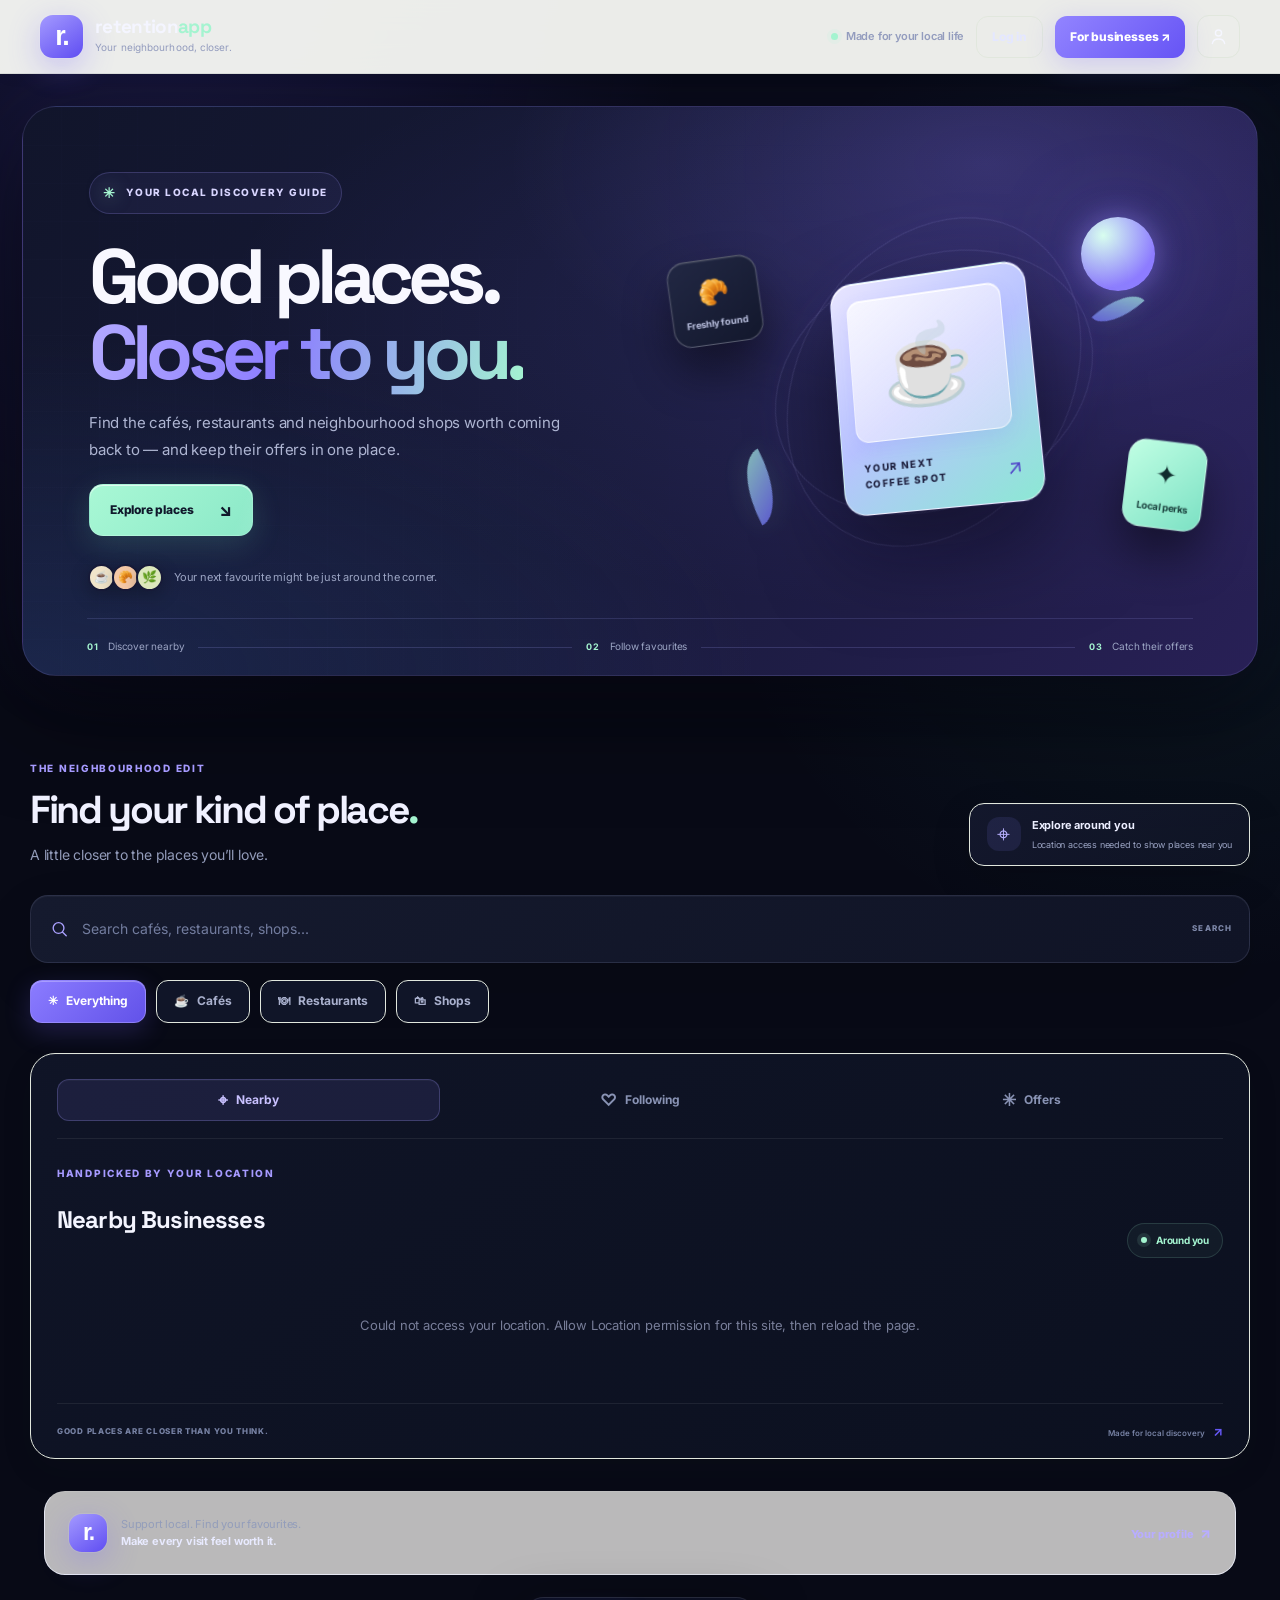
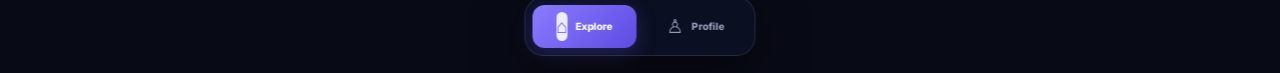
==== commit ffd46d6d: "Refresh CSS cache keys for motion polish" ====
--- a/static/index.html
+++ b/static/index.html
@@ -6,8 +6,8 @@
     <meta name="theme-color" content="#f7f7f2">
     <meta name="description" content="Discover local favourites, follow nearby businesses and keep their latest offers close.">
     <title>RetentionApp — Local finds, better perks</title>
-    <link rel="stylesheet" href="/static/style.css?v=mobile-fit-20261015">
-    <link rel="stylesheet" href="/static/responsive.css?v=ui-polish-20261016">
+    <link rel="stylesheet" href="/static/style.css?v=motion-polish-20261016">
+    <link rel="stylesheet" href="/static/responsive.css?v=motion-polish-20261016">
 </head>
 <body class="home-page">
 <header class="top-bar">
@@ -92,7 +92,7 @@
     <button id="homeNav" class="active" type="button" aria-label="Home"><span>⌂</span><small>Explore</small></button>
     <button id="profileNav" type="button" aria-label="Profile"><span>♙</span><small>Profile</small></button>
 </nav>
-<script src="/static/app.js?v=auth-navigation-20261012"></script>
+<script src="/static/app.js?v=location-messaging-20261016"></script>
 <script src="/static/motion.js" defer></script>
 </body>
 </html>
--- a/static/responsive.css
+++ b/static/responsive.css
@@ -537,3 +537,116 @@
   .business-profile button, .offer-card button { width: 100%; margin-top: 8px; }
   .business-profile #businessQrPanel img { width: min(220px, 100%); height: auto; }
 }
+
+
+/* Smoothness and interaction polish — intentionally lightweight, CSS-only. */
+:root {
+  --ra-motion-fast: 150ms;
+  --ra-motion: 220ms;
+  --ra-ease: cubic-bezier(.2,.75,.25,1);
+}
+html { scroll-behavior: smooth; }
+body { text-rendering: optimizeLegibility; }
+.top-bar {
+  position: sticky;
+  top: 0;
+  z-index: 30;
+  backdrop-filter: saturate(150%) blur(14px);
+  -webkit-backdrop-filter: saturate(150%) blur(14px);
+  transition: box-shadow var(--ra-motion) var(--ra-ease), background-color var(--ra-motion) var(--ra-ease);
+}
+.brand, .profile, .header-auth-link, .header-owner-link,
+.filter-btn, .tabs button, .bottom-nav button, .profile-card-button,
+.business-card, .offer-card, .owner-card, .business-card-owner,
+.loyalty-card, .notice-card, .closing-mark, .art-tile {
+  transition:
+    transform var(--ra-motion) var(--ra-ease),
+    box-shadow var(--ra-motion) var(--ra-ease),
+    border-color var(--ra-motion-fast) ease,
+    background-color var(--ra-motion-fast) ease,
+    color var(--ra-motion-fast) ease,
+    opacity var(--ra-motion-fast) ease;
+}
+.business-card, .offer-card, .owner-card, .business-card-owner,
+.loyalty-card, .notice-card, .profile-card {
+  will-change: auto;
+  overflow-wrap: anywhere;
+}
+@media (hover: hover) and (pointer: fine) {
+  .business-card:hover, .offer-card:hover, .owner-card:hover,
+  .business-card-owner:hover, .loyalty-card:hover, .notice-card:hover,
+  .profile-card:hover {
+    transform: translateY(-2px);
+    box-shadow: 0 14px 32px rgba(25,49,33,.075);
+  }
+  .filter-btn:hover, .tabs button:hover, .profile-card-button:hover,
+  .header-auth-link:hover, .header-owner-link:hover {
+    transform: translateY(-1px);
+  }
+}
+button, a, input, select, textarea { touch-action: manipulation; }
+button:active, .filter-btn:active, .tabs button:active,
+.profile-card-button:active, .header-auth-link:active,
+.header-owner-link:active {
+  transform: scale(.985);
+}
+button:disabled, a[aria-disabled="true"] {
+  cursor: not-allowed;
+  opacity: .6;
+}
+input, select, textarea {
+  transition: border-color var(--ra-motion-fast) ease, box-shadow var(--ra-motion-fast) ease, background-color var(--ra-motion-fast) ease;
+}
+input:focus-visible, select:focus-visible, textarea:focus-visible {
+  outline: none;
+  border-color: #6e9878;
+  box-shadow: 0 0 0 3px rgba(71,122,83,.14);
+}
+a:focus-visible, button:focus-visible {
+  outline: 3px solid rgba(71,122,83,.5);
+  outline-offset: 3px;
+}
+#businessList {
+  align-content: start;
+}
+#businessList > * {
+  animation: ra-enter 260ms var(--ra-ease) both;
+}
+#businessList > *:nth-child(2) { animation-delay: 25ms; }
+#businessList > *:nth-child(3) { animation-delay: 45ms; }
+#businessList > *:nth-child(4) { animation-delay: 65ms; }
+#businessList > *:nth-child(5) { animation-delay: 85ms; }
+@keyframes ra-enter {
+  from { opacity: 0; transform: translateY(6px); }
+  to { opacity: 1; transform: translateY(0); }
+}
+.loading-spinner, .spinner {
+  animation: ra-spin .8s linear infinite;
+}
+@keyframes ra-spin { to { transform: rotate(360deg); } }
+.status-dot {
+  animation: ra-pulse 2.2s ease-in-out infinite;
+}
+@keyframes ra-pulse {
+  0%, 100% { opacity: 1; }
+  50% { opacity: .55; }
+}
+::view-transition-old(root), ::view-transition-new(root) {
+  animation-duration: 180ms;
+}
+@media (prefers-reduced-motion: reduce) {
+  html { scroll-behavior: auto !important; }
+  *, *::before, *::after {
+    animation-duration: .01ms !important;
+    animation-iteration-count: 1 !important;
+    scroll-behavior: auto !important;
+    transition-duration: .01ms !important;
+  }
+}
+@media (max-width: 767px) {
+  .top-bar { backdrop-filter: blur(10px); -webkit-backdrop-filter: blur(10px); }
+  .business-card, .offer-card, .owner-card, .business-card-owner,
+  .loyalty-card, .notice-card, .profile-card { transform: none !important; }
+  #businessList > * { animation-duration: 180ms; }
+  button, .filter-btn, .tabs button, .profile-card-button { min-height: 42px; }
+}
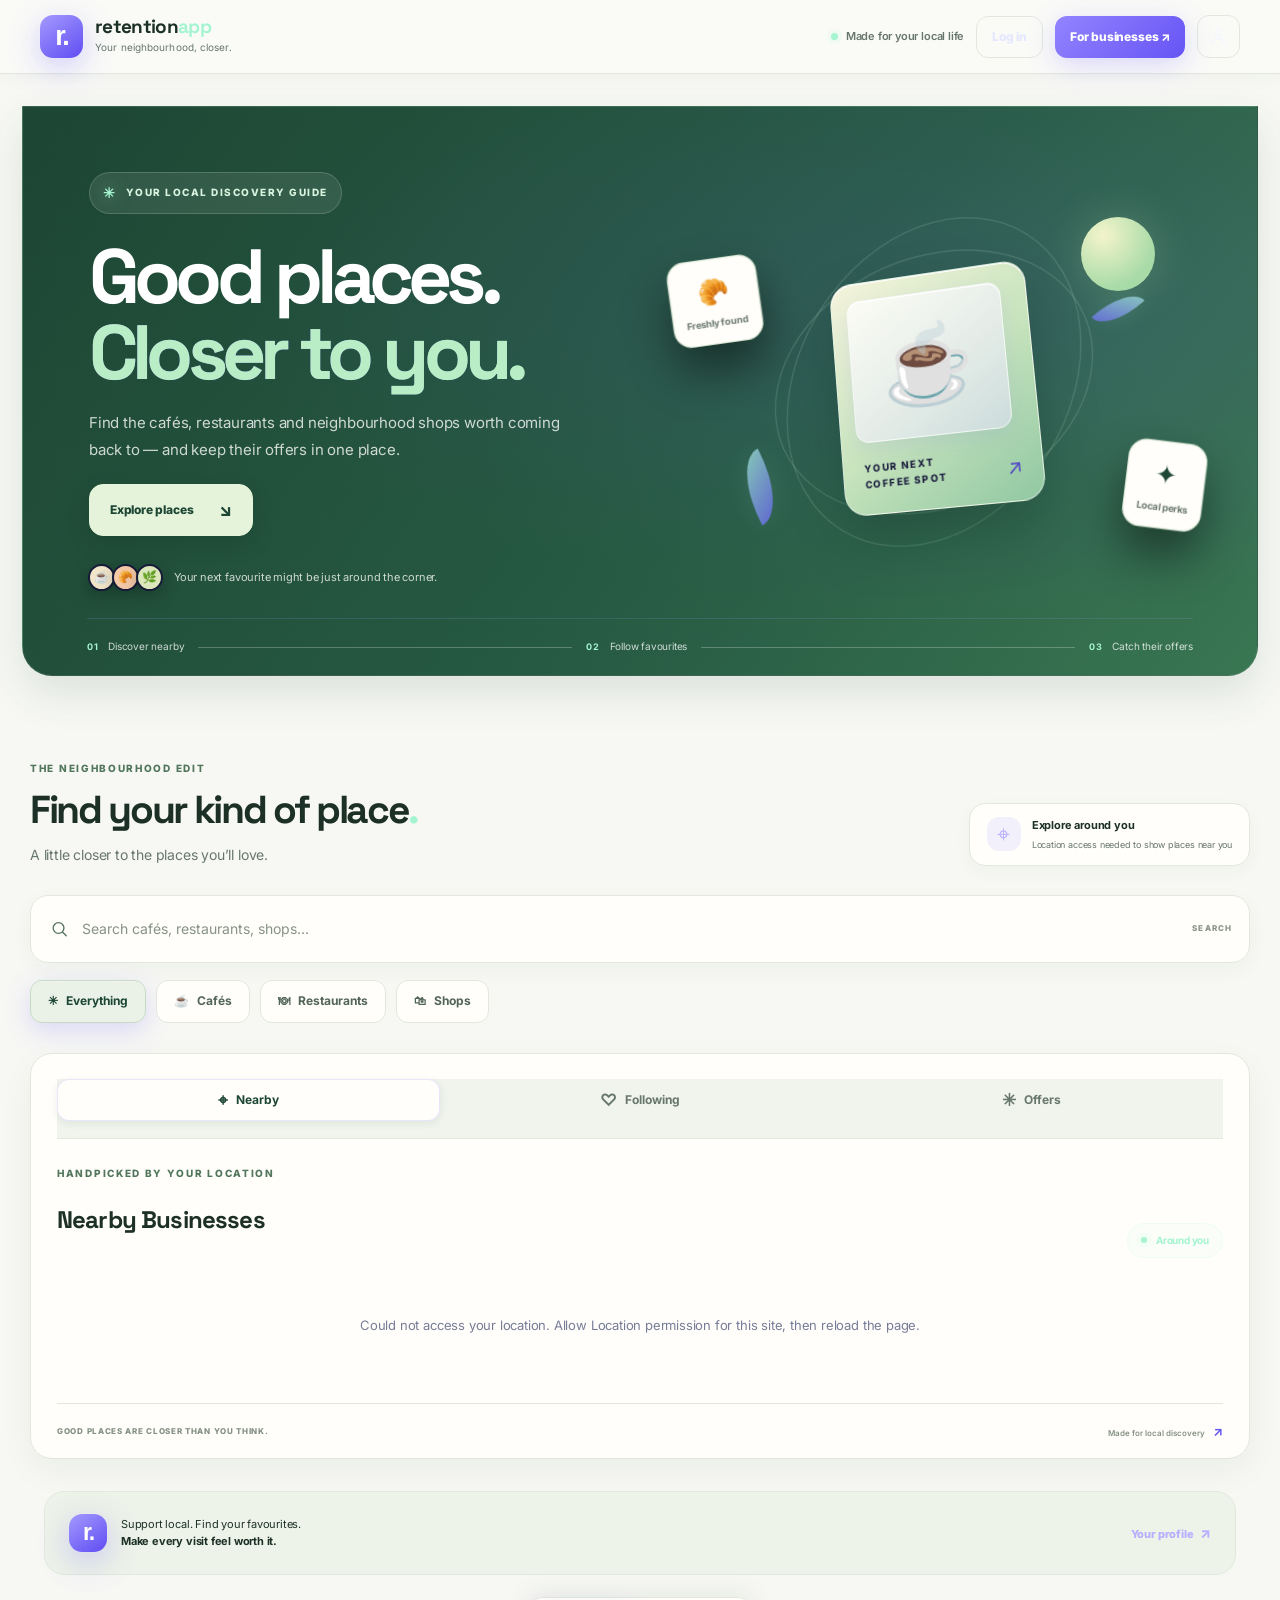
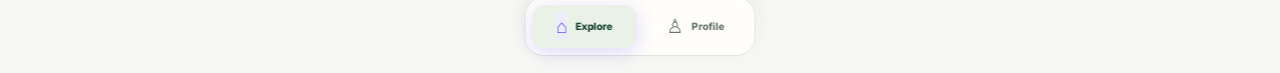
==== commit f8831a17: "Refresh UI polish asset cache versions" ====
--- a/static/index.html
+++ b/static/index.html
@@ -7,7 +7,7 @@
     <meta name="description" content="Discover local favourites, follow nearby businesses and keep their latest offers close.">
     <title>RetentionApp — Local finds, better perks</title>
     <link rel="stylesheet" href="/static/style.css?v=motion-polish-20261016">
-    <link rel="stylesheet" href="/static/responsive.css?v=motion-polish-20261016">
+    <link rel="stylesheet" href="/static/responsive.css?v=ui-smooth-20261016">
 </head>
 <body class="home-page">
 <header class="top-bar">
@@ -93,6 +93,6 @@
     <button id="profileNav" type="button" aria-label="Profile"><span>♙</span><small>Profile</small></button>
 </nav>
 <script src="/static/app.js?v=location-messaging-20261016"></script>
-<script src="/static/motion.js" defer></script>
+<script src="/static/motion.js?v=smooth-20261016" defer defer></script>
 </body>
 </html>
--- a/static/responsive.css
+++ b/static/responsive.css
@@ -650,3 +650,210 @@
   #businessList > * { animation-duration: 180ms; }
   button, .filter-btn, .tabs button, .profile-card-button { min-height: 42px; }
 }
+
+
+/* RetentionApp polish pass: one calm visual language, faster-feeling interactions. */
+:root {
+  --ra-motion-fast: 120ms;
+  --ra-motion: 180ms;
+  --ra-ease: cubic-bezier(.2,.7,.25,1);
+  --ra-ink: #1d3027;
+  --ra-muted: #68776d;
+  --ra-paper: #f7f8f4;
+  --ra-surface: #fffefa;
+  --ra-line: #e1e7dd;
+  --ra-green: #275b43;
+  --ra-green-dark: #1d4634;
+  --ra-green-soft: #eaf2e7;
+}
+html { scroll-behavior: smooth; }
+body { color: var(--ra-ink); background: var(--ra-paper); }
+button, a, input, select, textarea { -webkit-tap-highlight-color: transparent; touch-action: manipulation; }
+button, a, input, select, textarea, .business-card, .offer-card, .owner-card,
+.business-card-owner, .loyalty-card, .notice-card, .profile-card, .filter-btn,
+.tabs button, .bottom-nav button {
+  transition-duration: var(--ra-motion) !important;
+  transition-timing-function: var(--ra-ease) !important;
+}
+button:active, .filter-btn:active, .tabs button:active,
+.profile-card-button:active, .header-auth-link:active,
+.header-owner-link:active, .bottom-nav button:active {
+  transform: scale(.985);
+}
+button:focus-visible, a:focus-visible, input:focus-visible,
+select:focus-visible, textarea:focus-visible {
+  outline: 3px solid rgba(71,122,83,.4);
+  outline-offset: 3px;
+}
+input, select, textarea { scroll-margin-top: 88px; }
+.top-bar { border-bottom-color: var(--ra-line) !important; }
+.business-card, .offer-card, .owner-card, .business-card-owner,
+.loyalty-card, .notice-card, .profile-card {
+  will-change: auto !important;
+  backface-visibility: hidden;
+}
+@media (hover: hover) and (pointer: fine) {
+  .business-card:hover, .offer-card:hover, .owner-card:hover,
+  .business-card-owner:hover, .loyalty-card:hover, .notice-card:hover,
+  .profile-card:hover {
+    transform: translateY(-2px);
+    box-shadow: 0 12px 26px rgba(25,49,33,.07);
+  }
+}
+#businessList > * { animation: ra-soft-enter 180ms var(--ra-ease) both !important; }
+#businessList > *:nth-child(n+4) { animation-delay: 0ms !important; }
+@keyframes ra-soft-enter {
+  from { opacity: 0; transform: translateY(4px); }
+  to { opacity: 1; transform: translateY(0); }
+}
+
+/* Home: warm canvas + forest-green hero, matching customer and owner surfaces. */
+.home-page { background: var(--ra-paper) !important; color: var(--ra-ink) !important; }
+.home-page .top-bar {
+  background: rgba(250,251,247,.94) !important;
+  border-bottom: 1px solid var(--ra-line) !important;
+  box-shadow: 0 4px 18px rgba(25,49,33,.035) !important;
+}
+.home-page .brand-text strong { color: var(--ra-ink) !important; }
+.home-page .brand-text small, .home-page .header-note { color: var(--ra-muted) !important; }
+.home-page .hero {
+  color: #fff !important;
+  background: linear-gradient(125deg,#1d4634 0%,#275b43 58%,#397652 100%) !important;
+  border: 1px solid rgba(255,255,255,.1) !important;
+  border-radius: 0 0 30px 30px !important;
+  box-shadow: 0 18px 42px rgba(29,70,52,.12) !important;
+}
+.home-page .hero h1, .home-page .hero-copy h1 { color: #fff !important; }
+.home-page .hero h1 span, .home-page .hero-copy h1 span { color: #b9edc6 !important; }
+.home-page .hero-copy > p, .home-page .hero-trust, .home-page .hero-bottom { color: rgba(255,255,255,.78) !important; }
+.home-page .hero-badge { color: #d8f4df !important; background: rgba(255,255,255,.09) !important; border-color: rgba(255,255,255,.17) !important; }
+.home-page .hero-cta {
+  color: #1d4634 !important;
+  background: #e4f3d9 !important;
+  border-color: #e4f3d9 !important;
+  box-shadow: 0 8px 22px rgba(8,35,20,.16) !important;
+}
+.home-page .hero-cta:hover { background: #f4f8e9 !important; box-shadow: 0 11px 26px rgba(8,35,20,.2) !important; }
+.home-page .art-orbit { border-color: rgba(220,246,220,.2) !important; box-shadow: none !important; }
+.home-page .art-sun { background: radial-gradient(circle at 30% 25%,#f4f4cb,#a8dba7 70%) !important; box-shadow: 0 0 44px rgba(205,239,178,.22) !important; }
+.home-page .tile-main { background: linear-gradient(145deg,#f5f4dc,#c7e4bd 52%,#91c8a2) !important; color: #1d4634 !important; box-shadow: 0 25px 55px rgba(7,30,18,.25),inset 0 1px #fff !important; }
+.home-page .tile-small { background: #fffefa !important; color: #1d4634 !important; border-color: #dbe8d5 !important; }
+.home-page .tile-small small { color: #68776d !important; }
+.home-page .hero-bottom-line { background: rgba(255,255,255,.25) !important; }
+.home-page .discover-section { color: var(--ra-ink) !important; }
+.home-page .section-eyebrow { color: #52765c !important; }
+.home-page .discover-intro h2, .home-page .section-heading h2 { color: var(--ra-ink) !important; }
+.home-page .section-subtitle { color: var(--ra-muted) !important; }
+.home-page .location-note {
+  background: #fffefa !important;
+  border: 1px solid var(--ra-line) !important;
+  border-radius: 16px !important;
+  box-shadow: 0 6px 18px rgba(25,49,33,.035) !important;
+}
+.home-page .location-note strong { color: var(--ra-ink) !important; }
+.home-page .location-note small { color: var(--ra-muted) !important; }
+.home-page .search-box {
+  background: #fffefa !important;
+  border: 1px solid var(--ra-line) !important;
+  box-shadow: 0 7px 22px rgba(25,49,33,.04) !important;
+}
+.home-page .search-box:focus-within {
+  border-color: #8db494 !important;
+  box-shadow: 0 0 0 4px rgba(71,122,83,.1) !important;
+  transform: none !important;
+}
+.home-page .search-box input { color: var(--ra-ink) !important; background: transparent !important; }
+.home-page .search-box input::placeholder { color: #879287 !important; }
+.home-page .search-icon { color: #55725d !important; }
+.home-page .search-hint { color: #879287 !important; }
+.home-page .filter-btn {
+  background: #fffefa !important;
+  border-color: var(--ra-line) !important;
+  color: #536459 !important;
+}
+.home-page .filter-btn.active {
+  background: var(--ra-green-soft) !important;
+  border-color: #c7dbc4 !important;
+  color: var(--ra-green-dark) !important;
+}
+.home-page .results-panel {
+  color: var(--ra-ink) !important;
+  background: #fffefa !important;
+  border: 1px solid var(--ra-line) !important;
+  border-radius: 22px !important;
+  box-shadow: 0 12px 34px rgba(25,49,33,.05) !important;
+}
+.home-page .tabs { background: #f0f4ec !important; border-color: #e3e9df !important; }
+.home-page .tabs button { color: #68776d !important; }
+.home-page .tabs button.active {
+  background: #fffefa !important;
+  color: var(--ra-green-dark) !important;
+  box-shadow: 0 2px 8px rgba(25,49,33,.08) !important;
+}
+.home-page .business-card {
+  color: var(--ra-ink) !important;
+  background: #fffefa !important;
+  border-color: var(--ra-line) !important;
+  box-shadow: 0 4px 15px rgba(25,49,33,.025) !important;
+}
+.home-page .business-card:hover { border-color: #b9cbb8 !important; }
+.home-page .business-card h3, .home-page .business-card .business-name { color: var(--ra-ink) !important; }
+.home-page .business-card p, .home-page .business-card .business-address { color: var(--ra-muted) !important; }
+.home-page .business-card .business-distance, .home-page .business-card .distance { color: #52765c !important; }
+.home-page .results-footer { color: #849084 !important; border-color: var(--ra-line) !important; }
+.home-page .closing-note {
+  background: #edf3e8 !important;
+  border-color: #e0e9dc !important;
+  color: var(--ra-ink) !important;
+  border-radius: 20px !important;
+}
+.home-page .closing-note p, .home-page .closing-note strong { color: var(--ra-ink) !important; }
+.home-page .bottom-nav {
+  background: rgba(255,254,250,.96) !important;
+  border-color: var(--ra-line) !important;
+  box-shadow: 0 -8px 24px rgba(25,49,33,.06) !important;
+  backdrop-filter: blur(12px);
+  -webkit-backdrop-filter: blur(12px);
+}
+.home-page .bottom-nav button { color: #68776d !important; }
+.home-page .bottom-nav button.active { color: var(--ra-green-dark) !important; background: var(--ra-green-soft) !important; }
+@media (max-width: 767px) {
+  .home-page .hero { border-radius: 0 0 22px 22px !important; }
+  .home-page .hero-art { opacity: .82; }
+  .home-page .results-panel { border-radius: 18px !important; }
+  .home-page .discover-intro { gap: 14px; }
+  .home-page .location-note { max-width: 100%; }
+  .home-page .closing-note { margin-bottom: 76px; }
+}
+@media (prefers-reduced-motion: reduce) {
+  html { scroll-behavior: auto !important; }
+  *, *::before, *::after {
+    animation-duration: .01ms !important;
+    animation-iteration-count: 1 !important;
+    transition-duration: .01ms !important;
+    scroll-behavior: auto !important;
+  }
+}
+
+/* Keep reveals subtle: no blur filters, long stagger chains, or permanent GPU hints. */
+body.ra-motion-ready .ra-reveal {
+  opacity: 0;
+  transform: translate3d(0, 8px, 0);
+  filter: none !important;
+  transition: opacity 240ms var(--ra-ease), transform 240ms var(--ra-ease) !important;
+}
+body.ra-motion-ready .ra-reveal.ra-visible {
+  opacity: 1;
+  transform: translate3d(0, 0, 0);
+  filter: none !important;
+}
+.ra-reveal.ra-stagger-1, .ra-reveal.ra-stagger-2, .ra-reveal.ra-stagger-3,
+.ra-reveal.ra-stagger-4, .ra-reveal.ra-stagger-5 { transition-delay: 0ms !important; }
+@media (prefers-reduced-motion: reduce) {
+  body.ra-motion-ready .ra-reveal,
+  body.ra-motion-ready .ra-reveal.ra-visible {
+    opacity: 1 !important;
+    transform: none !important;
+    filter: none !important;
+  }
+}
